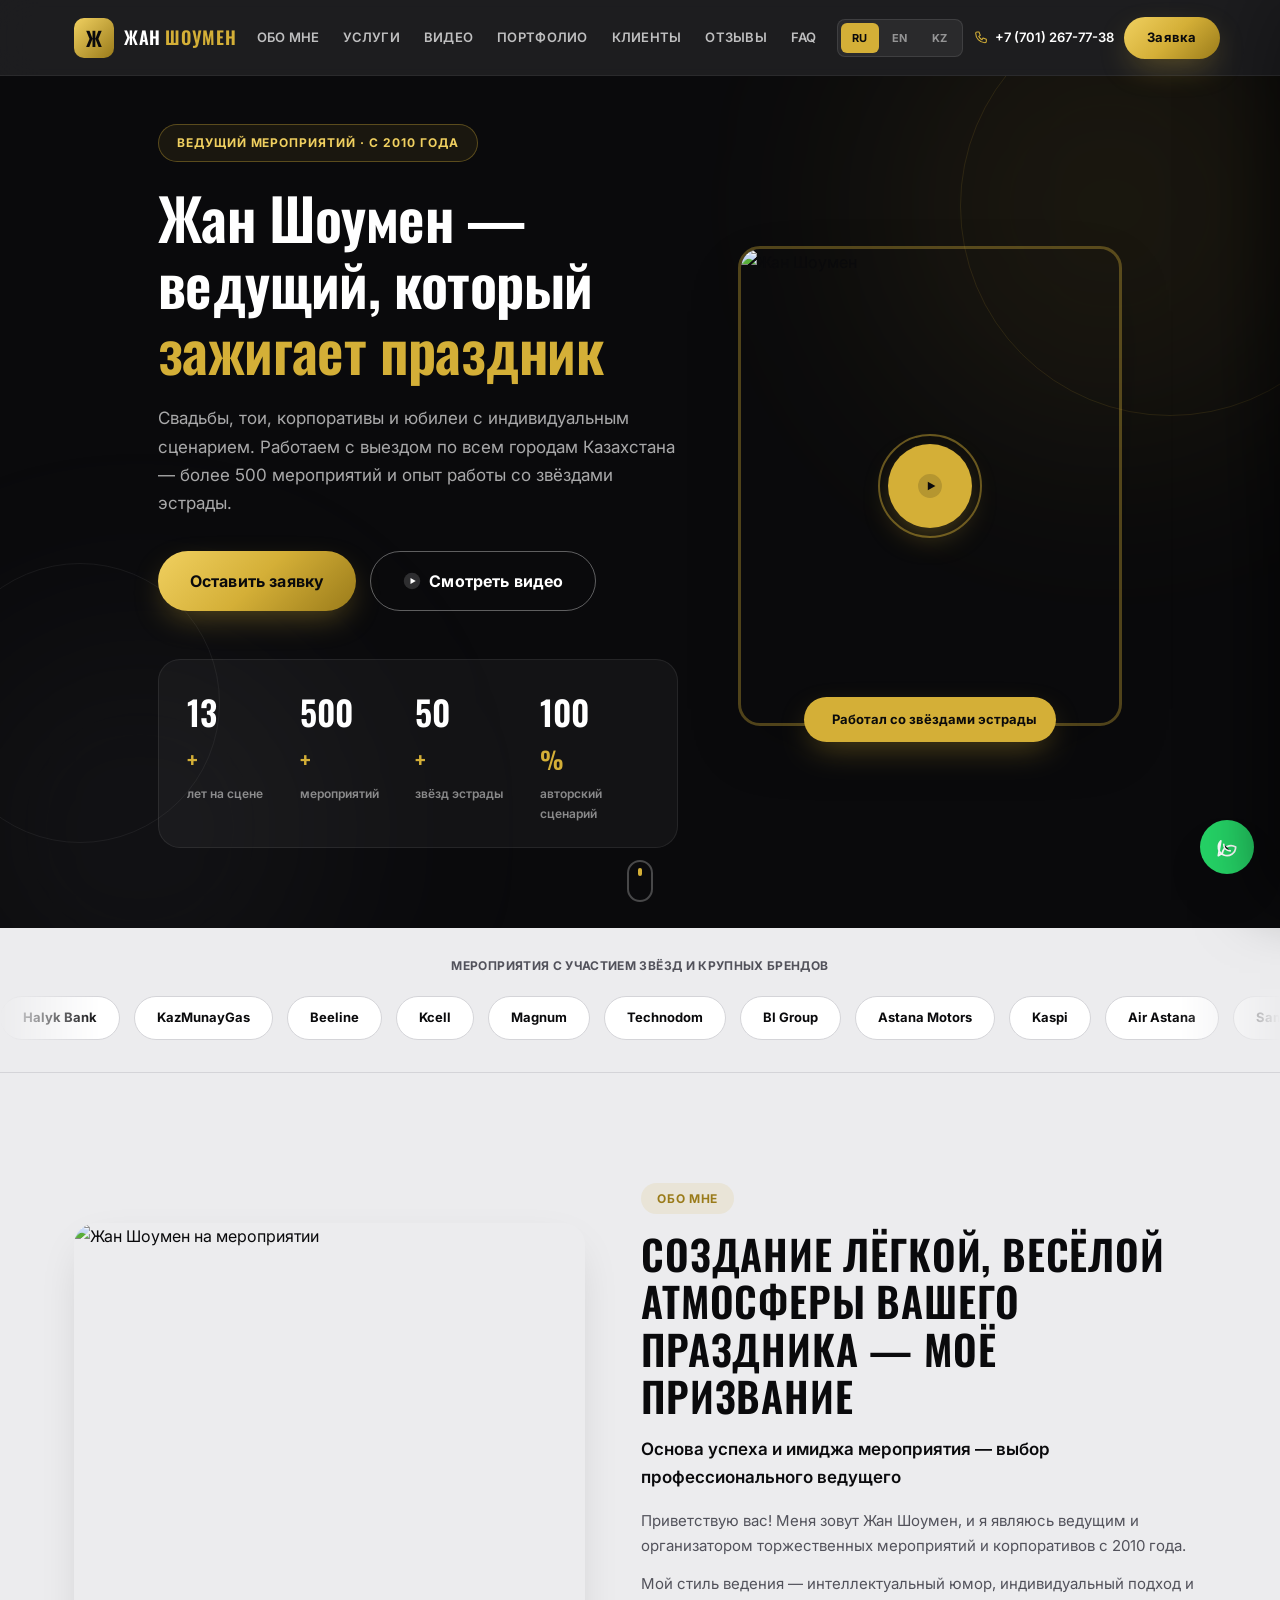
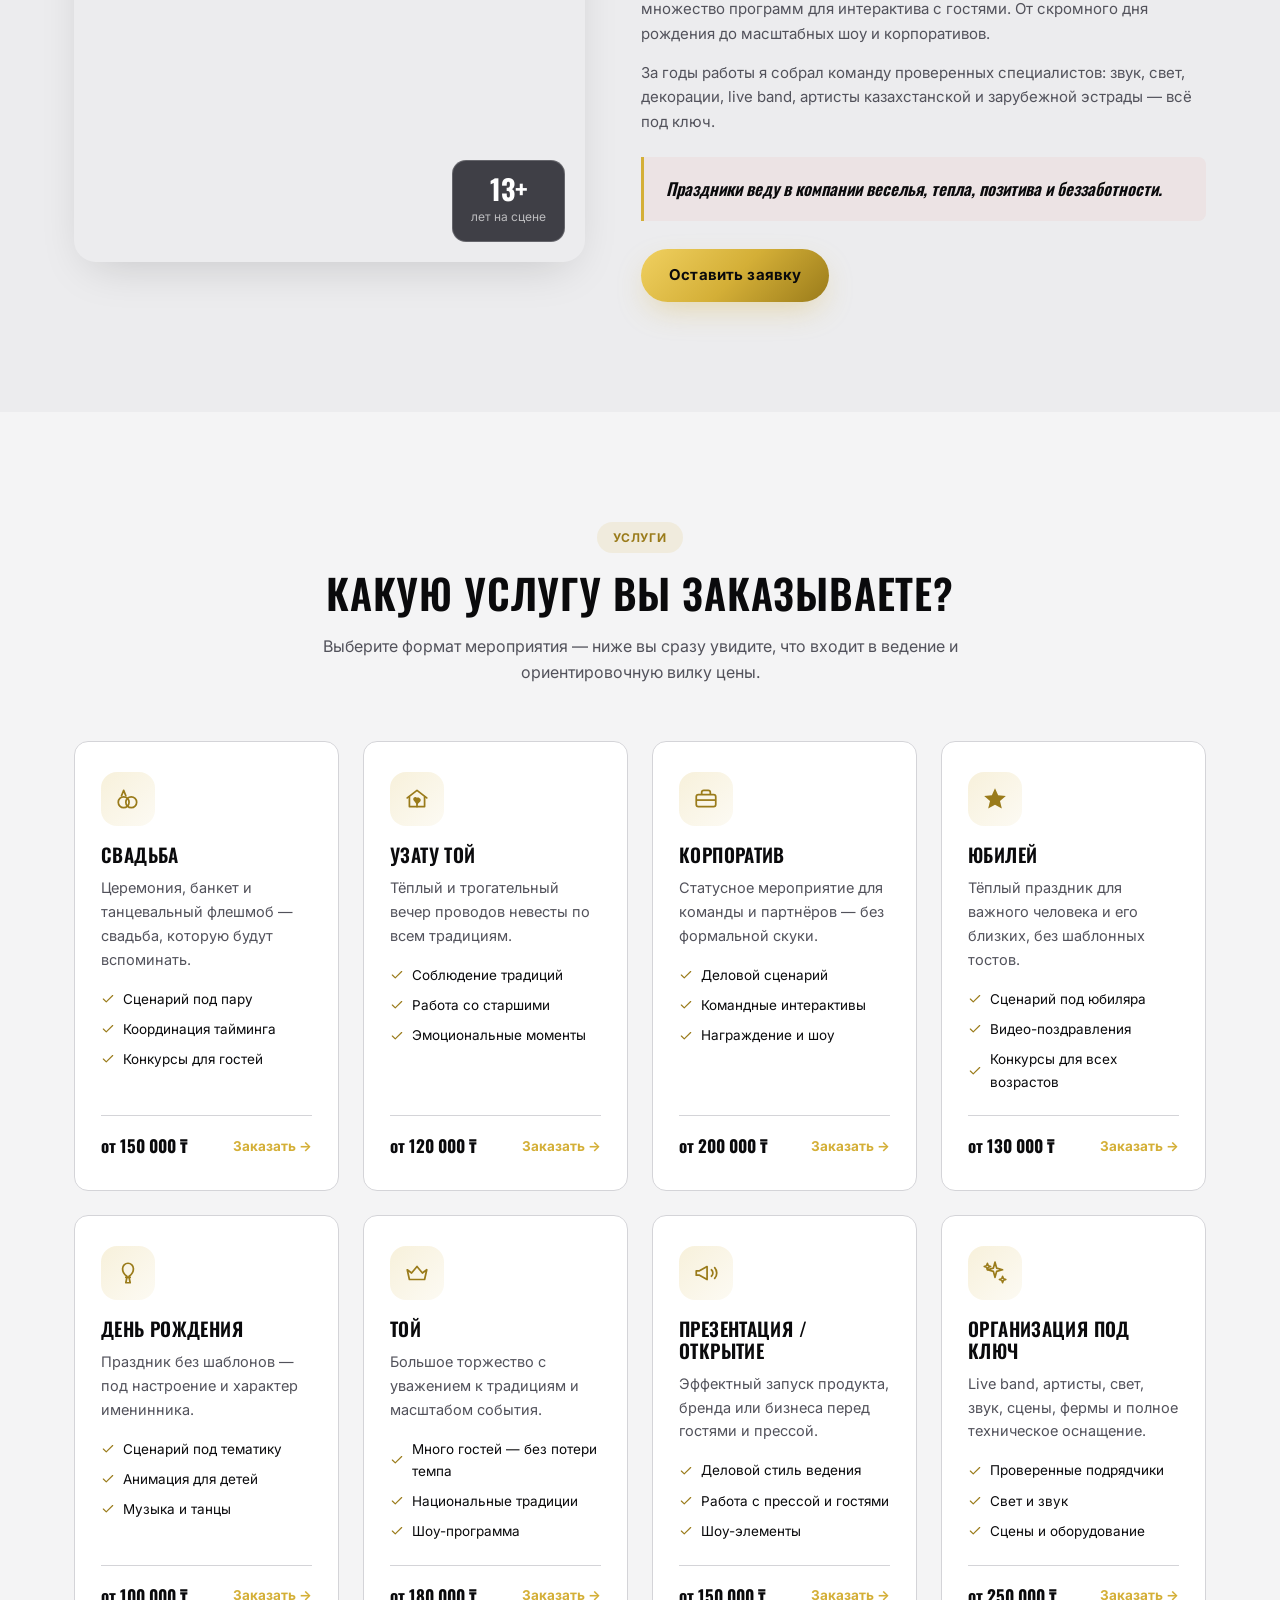
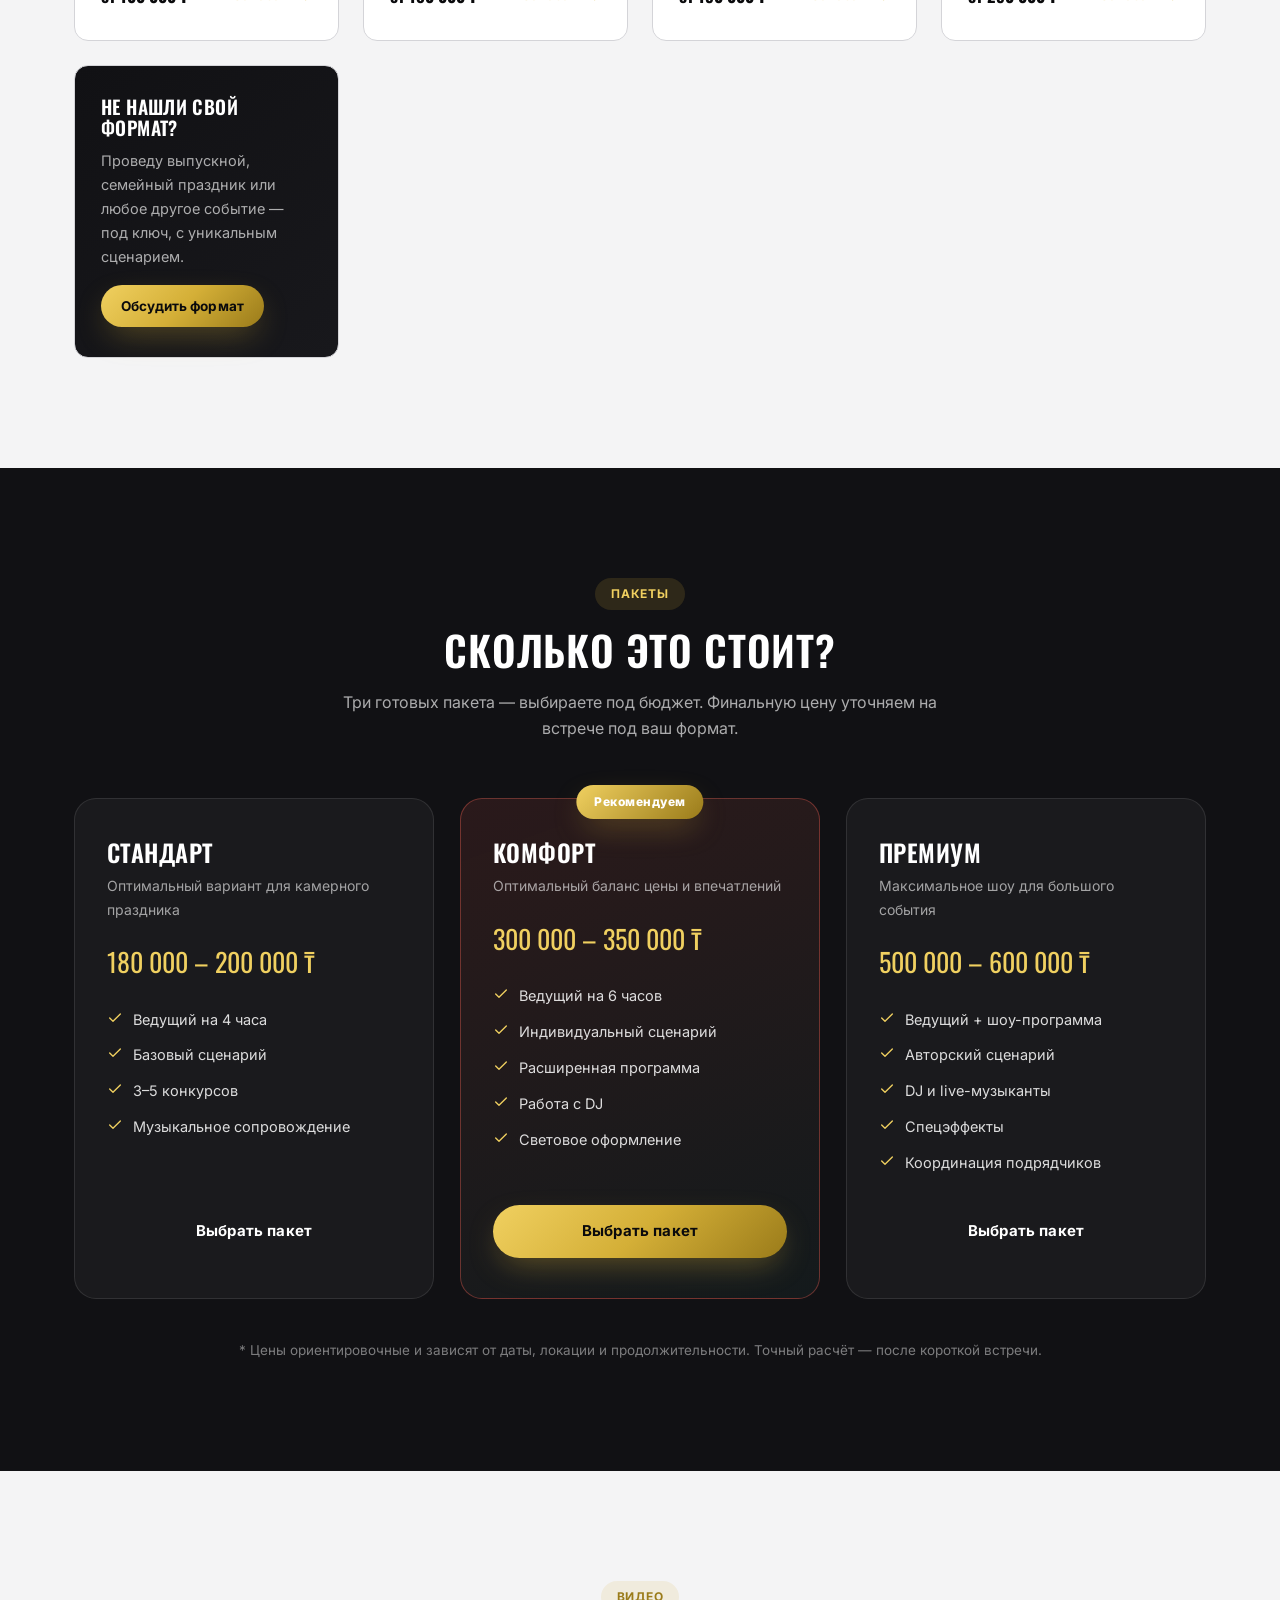
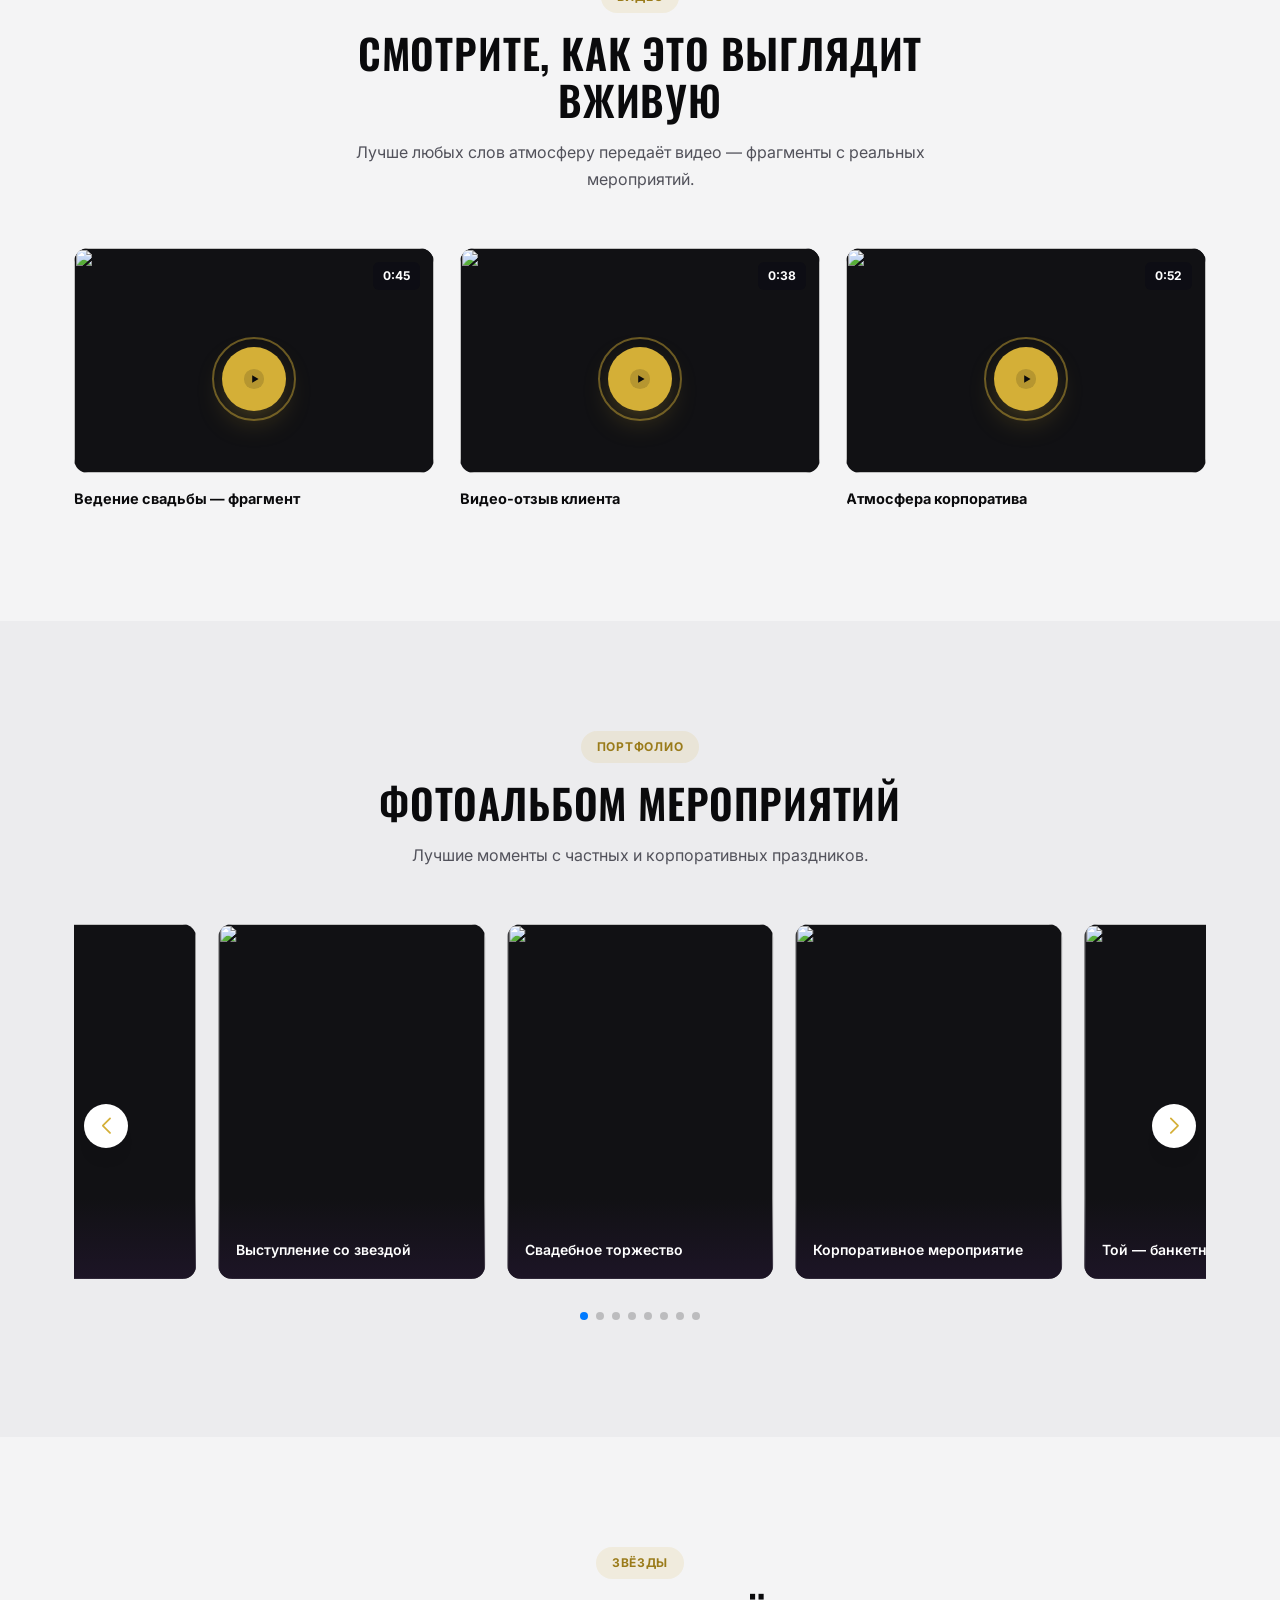
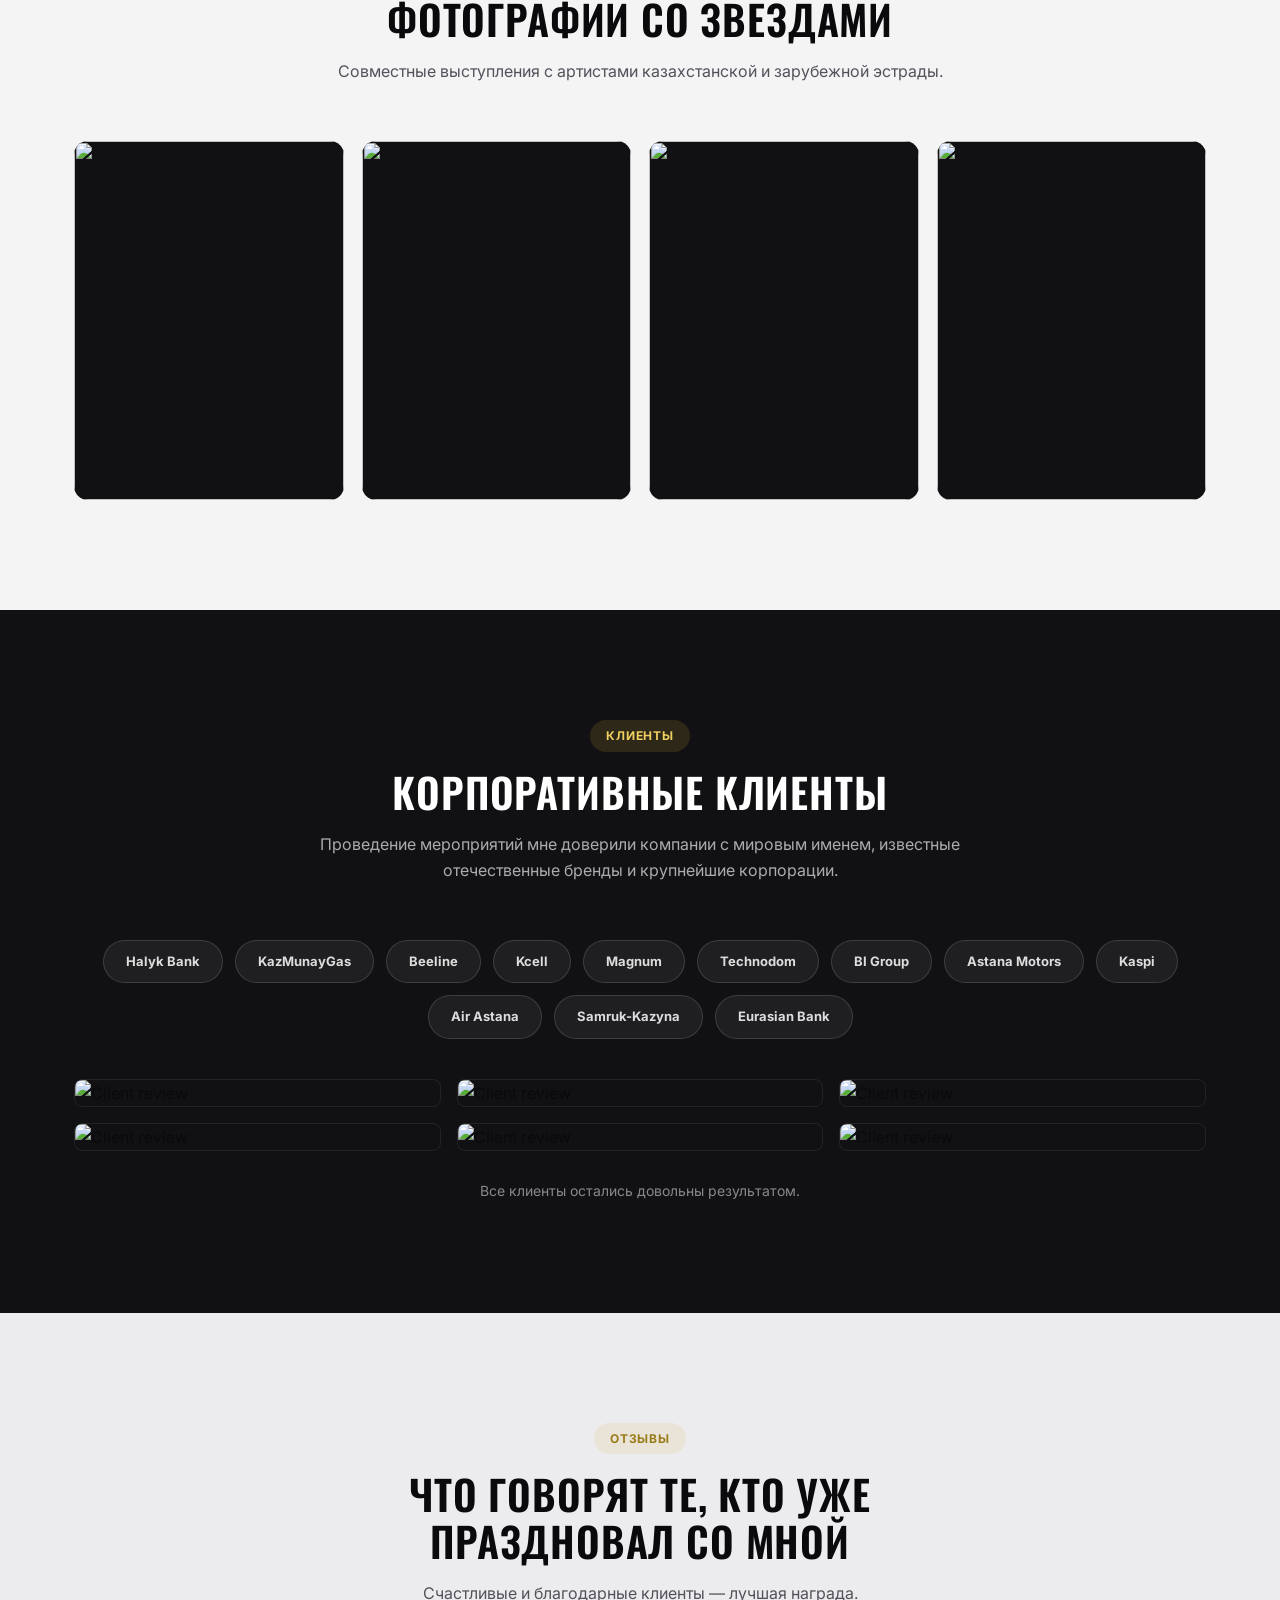
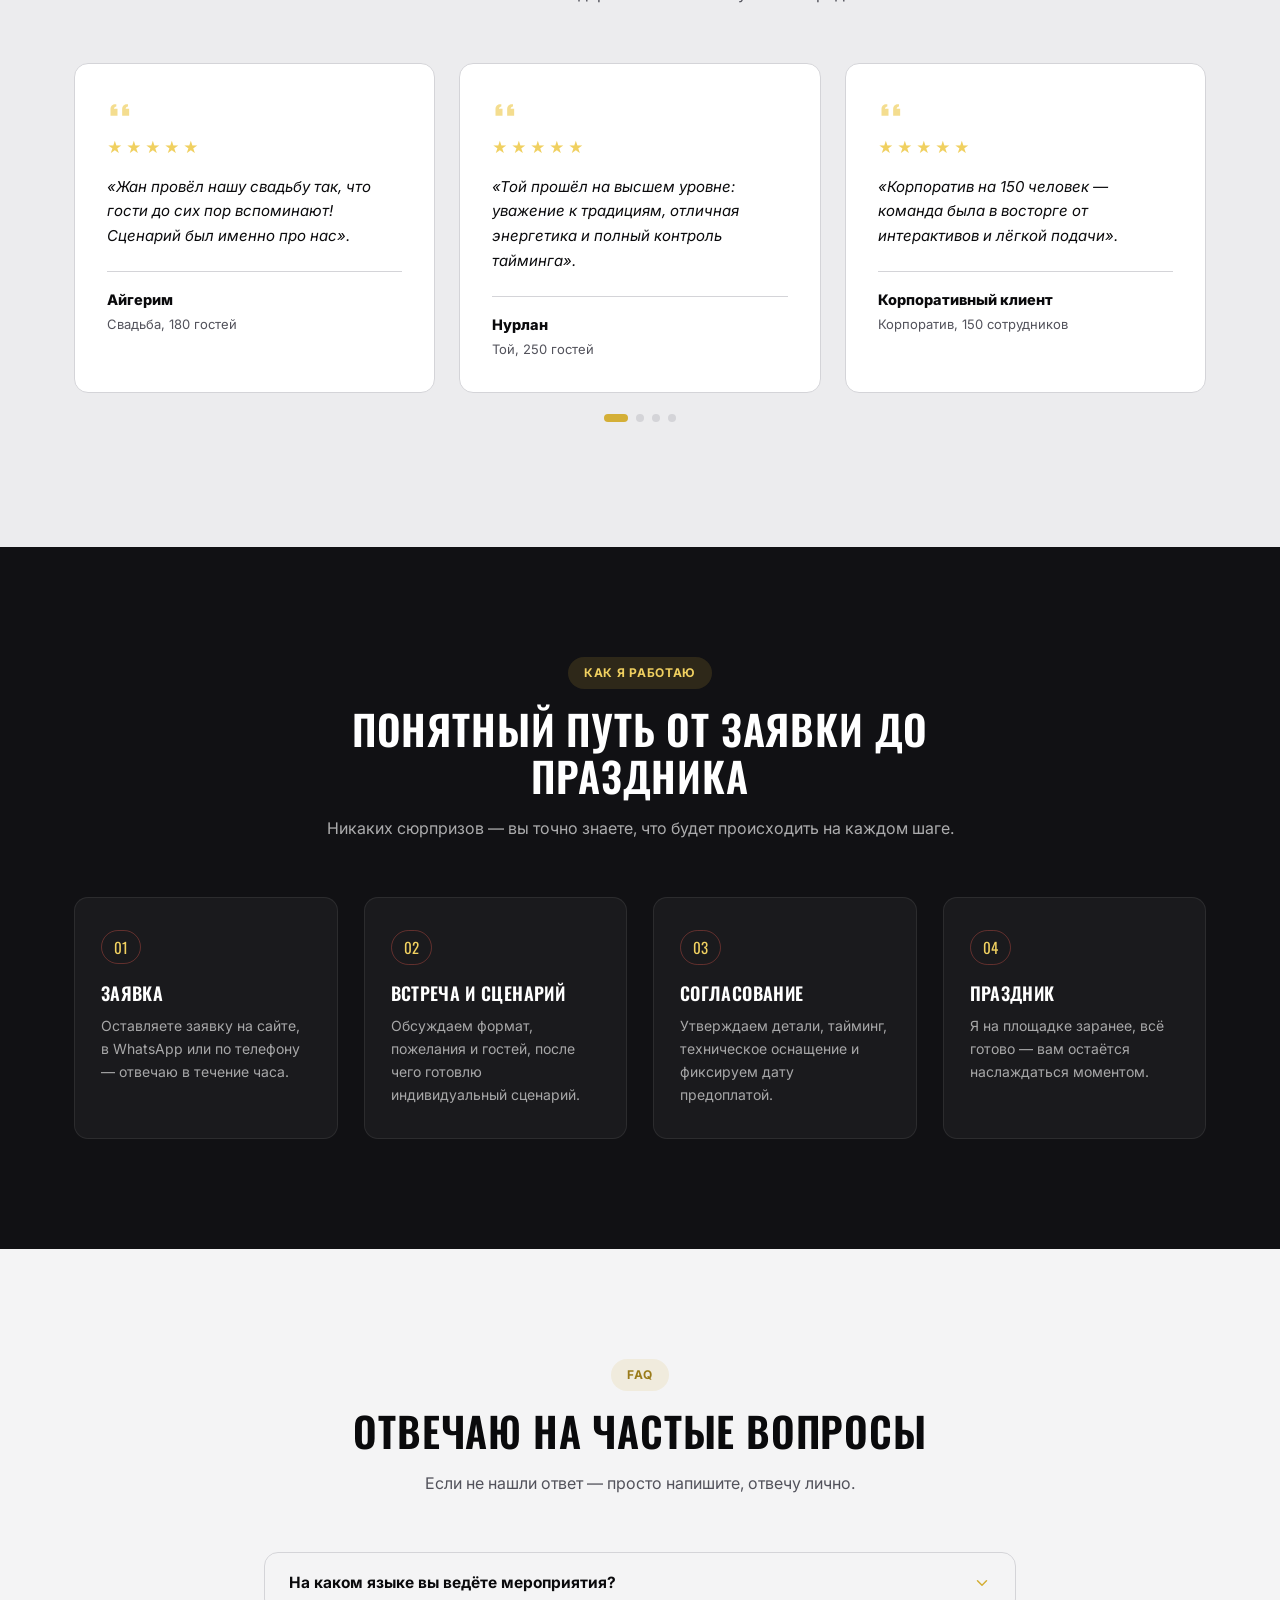
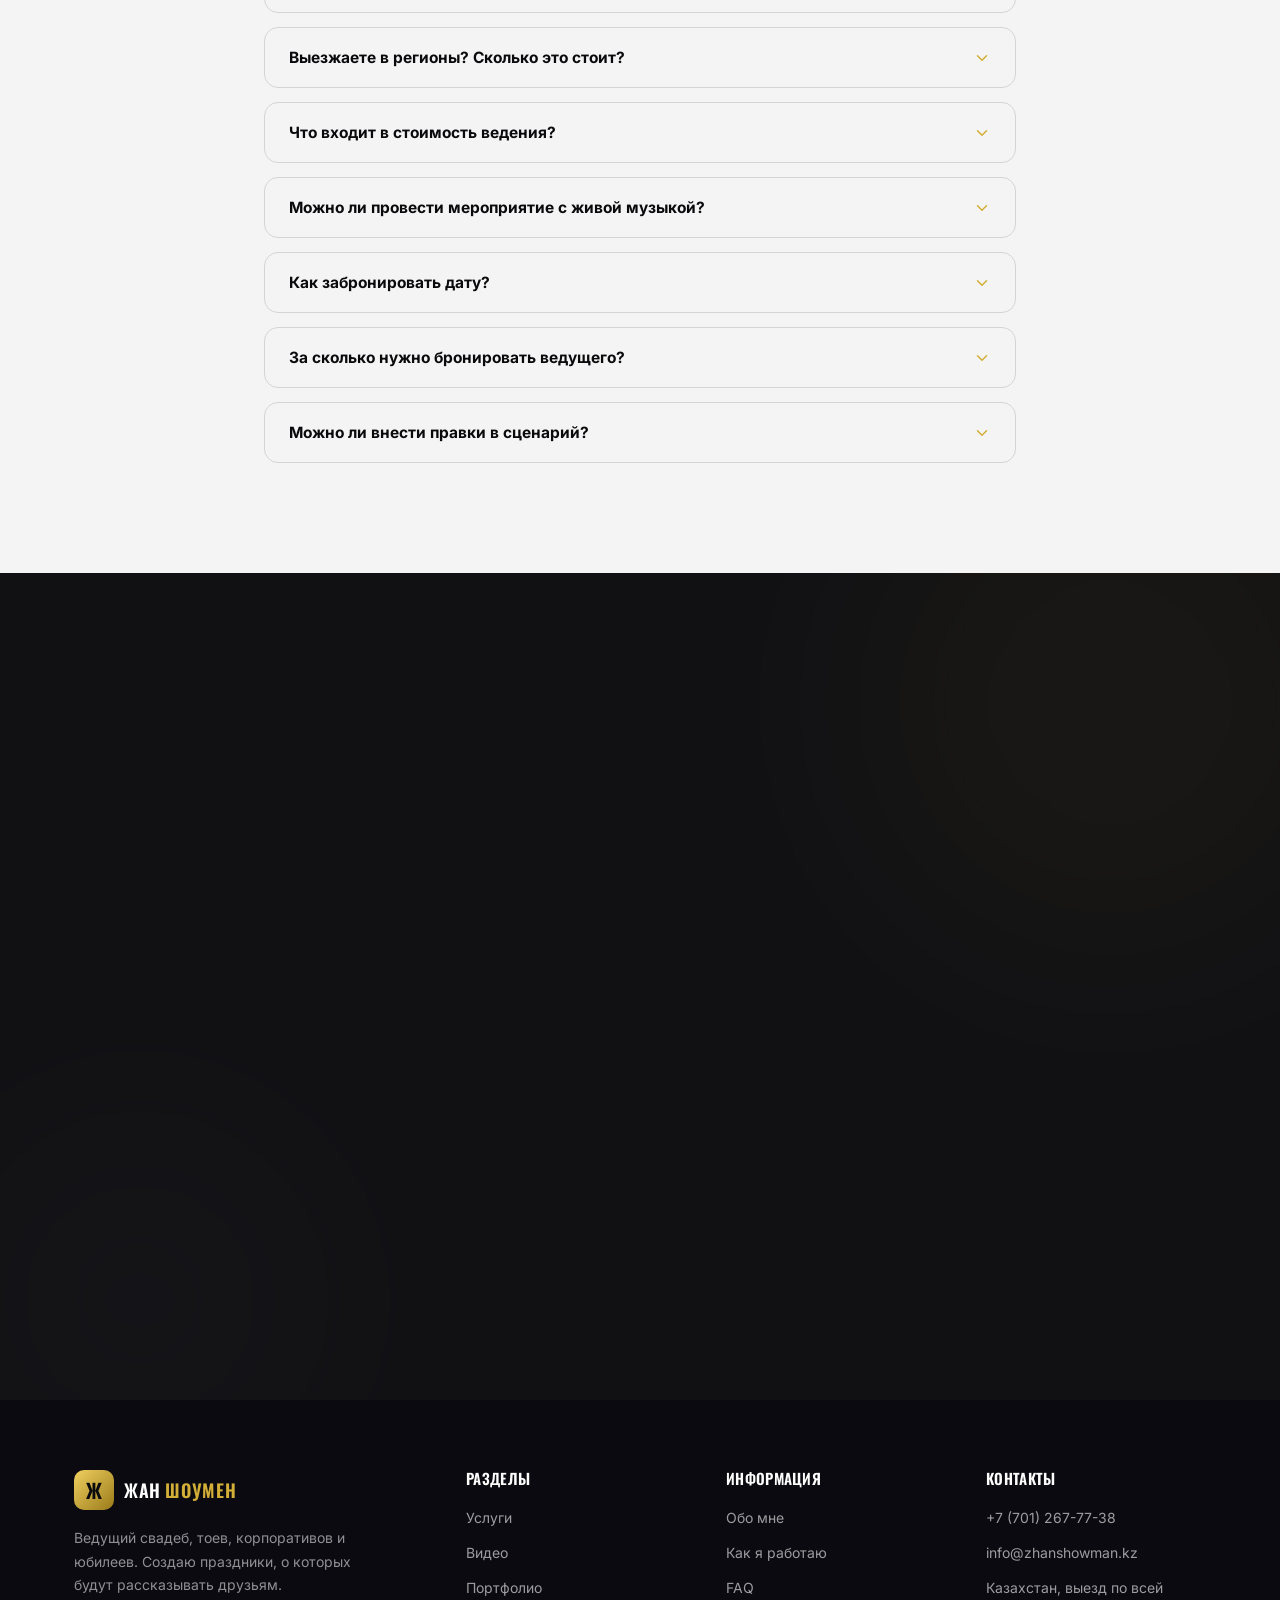
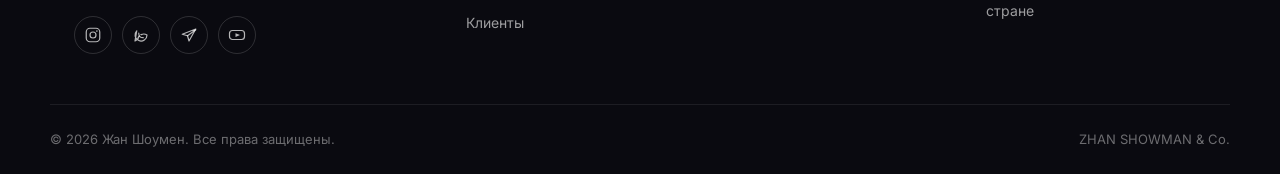
==== index.html @ 47e6de6d "Initial commit: Zhan Showman landing page with i18n and mobile layout. Bold black-and-gold design, f" ====
<!DOCTYPE html>
<html lang="ru">
<head>
<meta charset="UTF-8">
<meta name="viewport" content="width=device-width, initial-scale=1.0, viewport-fit=cover">
<title>Жан Шоумен — ведущий мероприятий | Свадьбы, тои, корпоративы</title>
<meta name="description" content="Жан Шоумен — ведущий свадеб, тоев, корпоративов и юбилеев с 2010 года. Более 500 мероприятий, авторские сценарии, работа со звёздами эстрады.">
<meta name="theme-color" content="#0a0a0c">
<link rel="preconnect" href="https://fonts.googleapis.com">
<link rel="preconnect" href="https://fonts.gstatic.com" crossorigin>
<link href="https://fonts.googleapis.com/css2?family=Inter:wght@400;500;600;700;800&family=Oswald:wght@500;600;700&display=swap" rel="stylesheet">
<link rel="stylesheet" href="https://cdn.jsdelivr.net/npm/swiper@11/swiper-bundle.min.css">
<link rel="stylesheet" href="https://cdn.jsdelivr.net/npm/glightbox/dist/css/glightbox.min.css">
<link rel="stylesheet" href="https://cdn.jsdelivr.net/npm/aos@2.3.4/dist/aos.css">
<link rel="stylesheet" href="css/style.css">
</head>
<body>

<!-- SVG SPRITE -->
<svg style="display:none" xmlns="http://www.w3.org/2000/svg">
  <symbol id="icon-rings" viewBox="0 0 24 24"><circle cx="8" cy="15" r="5" fill="none" stroke="currentColor" stroke-width="1.6"/><circle cx="15" cy="15" r="5" fill="none" stroke="currentColor" stroke-width="1.6"/><path d="M6 9l2-5 2 5" fill="none" stroke="currentColor" stroke-width="1.6" stroke-linecap="round" stroke-linejoin="round"/></symbol>
  <symbol id="icon-home-heart" viewBox="0 0 24 24"><path d="M3 11l9-7 9 7" fill="none" stroke="currentColor" stroke-width="1.6" stroke-linecap="round" stroke-linejoin="round"/><path d="M5 10v9h14v-9" fill="none" stroke="currentColor" stroke-width="1.6" stroke-linecap="round" stroke-linejoin="round"/><path d="M12 19v-4" stroke="currentColor" stroke-width="1.6" stroke-linecap="round"/><path d="M9.2 13.6c-.9-.9-.9-2.2 0-3 .8-.8 2-.6 2.8.3.8-.9 2-.1 2.8.7.9.8.9 2.1 0 3l-2.8 2.6z" fill="currentColor" stroke="none"/></symbol>
  <symbol id="icon-briefcase" viewBox="0 0 24 24"><rect x="3" y="8" width="18" height="11" rx="2" fill="none" stroke="currentColor" stroke-width="1.6"/><path d="M8 8V6a2 2 0 0 1 2-2h4a2 2 0 0 1 2 2v2" fill="none" stroke="currentColor" stroke-width="1.6"/><path d="M3 13h18" stroke="currentColor" stroke-width="1.6"/></symbol>
  <symbol id="icon-cake" viewBox="0 0 24 24"><path d="M4 12h16v7H4z" fill="none" stroke="currentColor" stroke-width="1.6" stroke-linejoin="round"/><path d="M4 16h16" stroke="currentColor" stroke-width="1.6"/><path d="M8 12V9M12 12V9M16 12V9" stroke="currentColor" stroke-width="1.6" stroke-linecap="round"/><path d="M8 6c0-1 1-1 1-2s-1-1-1-2M12 6c0-1 1-1 1-2s-1-1-1-2M16 6c0-1 1-1 1-2s-1-1-1-2" stroke="currentColor" stroke-width="1.4" stroke-linecap="round"/></symbol>
  <symbol id="icon-balloon" viewBox="0 0 24 24"><path d="M12 3a5 5 0 0 1 5 5c0 3.5-2.5 6-4 7l1 1h-4l1-1c-1.5-1-4-3.5-4-7a5 5 0 0 1 5-5z" fill="none" stroke="currentColor" stroke-width="1.6" stroke-linejoin="round"/><path d="M11 16l-1 5h4l-1-5" fill="none" stroke="currentColor" stroke-width="1.6" stroke-linejoin="round"/></symbol>
  <symbol id="icon-crown" viewBox="0 0 24 24"><path d="M3 9l4 3 5-6 5 6 4-3-2 9H5L3 9z" fill="none" stroke="currentColor" stroke-width="1.6" stroke-linejoin="round"/></symbol>
  <symbol id="icon-megaphone" viewBox="0 0 24 24"><path d="M3 10v4h3l7 4V6l-7 4H3z" fill="none" stroke="currentColor" stroke-width="1.6" stroke-linejoin="round"/><path d="M17 9a4 4 0 0 1 0 6" fill="none" stroke="currentColor" stroke-width="1.6" stroke-linecap="round"/><path d="M20 7a7.5 7.5 0 0 1 0 10" fill="none" stroke="currentColor" stroke-width="1.6" stroke-linecap="round"/></symbol>
  <symbol id="icon-sparkles" viewBox="0 0 24 24"><path d="M12 2l1.5 5.5L19 9l-5.5 1.5L12 16l-1.5-5.5L5 9l5.5-1.5L12 2z" fill="none" stroke="currentColor" stroke-width="1.6" stroke-linejoin="round"/><path d="M5 3l.8 2.2L8 6l-2.2.8L5 9l-.8-2.2L2 6l2.2-.8L5 3zM19 15l.8 2.2L22 18l-2.2.8L19 21l-.8-2.2L16 18l2.2-.8L19 15z" fill="none" stroke="currentColor" stroke-width="1.4" stroke-linejoin="round"/></symbol>
  <symbol id="icon-check" viewBox="0 0 24 24"><path d="M4 12l5 5L20 6" fill="none" stroke="currentColor" stroke-width="2" stroke-linecap="round" stroke-linejoin="round"/></symbol>
  <symbol id="icon-star" viewBox="0 0 24 24"><path d="M12 2l2.9 6.6 7.1.6-5.4 4.7 1.7 6.9L12 17.3 5.7 20.8l1.7-6.9L2 9.2l7.1-.6L12 2z" fill="currentColor"/></symbol>
  <symbol id="icon-play" viewBox="0 0 24 24"><circle cx="12" cy="12" r="11" fill="currentColor" opacity="0.15"/><path d="M10 8l7 4-7 4V8z" fill="currentColor"/></symbol>
  <symbol id="icon-quote" viewBox="0 0 24 24"><path d="M7 7c-2.2 0-4 1.8-4 4v6h6v-6H6c0-1.1.9-2 2-2V7zM17 7c-2.2 0-4 1.8-4 4v6h6v-6h-3c0-1.1.9-2 2-2V7z" fill="currentColor"/></symbol>
  <symbol id="icon-chevron" viewBox="0 0 24 24"><path d="M6 9l6 6 6-6" fill="none" stroke="currentColor" stroke-width="2" stroke-linecap="round" stroke-linejoin="round"/></symbol>
  <symbol id="icon-phone" viewBox="0 0 24 24"><path d="M6 3h3l2 5-2.5 1.5a11 11 0 0 0 5 5L15 12l5 2v3a2 2 0 0 1-2 2C10.5 19 4 12.5 4 5a2 2 0 0 1 2-2z" fill="none" stroke="currentColor" stroke-width="1.6" stroke-linejoin="round"/></symbol>
  <symbol id="icon-whatsapp" viewBox="0 0 24 24"><path d="M20 12a8 8 0 1 1-13.7-5.6L4 20l3.7-2.2A8 8 0 0 1 20 12z" fill="none" stroke="currentColor" stroke-width="1.6" stroke-linejoin="round"/><path d="M9 9.5c0 3.5 2.5 6 6 6" stroke="currentColor" stroke-width="1.6" stroke-linecap="round"/></symbol>
  <symbol id="icon-telegram" viewBox="0 0 24 24"><path d="M21 4L3 11l7 2 2 7 9-16z" fill="none" stroke="currentColor" stroke-width="1.6" stroke-linejoin="round"/><path d="M10 13l11-8" stroke="currentColor" stroke-width="1.6" stroke-linecap="round"/></symbol>
  <symbol id="icon-instagram" viewBox="0 0 24 24"><rect x="3" y="3" width="18" height="18" rx="5" fill="none" stroke="currentColor" stroke-width="1.6"/><circle cx="12" cy="12" r="4" fill="none" stroke="currentColor" stroke-width="1.6"/><circle cx="17.2" cy="6.8" r="1.1" fill="currentColor"/></symbol>
  <symbol id="icon-youtube" viewBox="0 0 24 24"><rect x="2" y="6" width="20" height="12" rx="4" fill="none" stroke="currentColor" stroke-width="1.6"/><path d="M10 9.5l6 2.5-6 2.5v-5z" fill="currentColor"/></symbol>
  <symbol id="icon-tiktok" viewBox="0 0 24 24"><path d="M14 3v10.5a3.5 3.5 0 1 1-3-3.46" fill="none" stroke="currentColor" stroke-width="1.6" stroke-linecap="round"/><path d="M14 3c.6 2.3 2.2 4 4.5 4.3" fill="none" stroke="currentColor" stroke-width="1.6" stroke-linecap="round"/></symbol>
  <symbol id="icon-arrow-up" viewBox="0 0 24 24"><path d="M12 19V5M6 11l6-6 6 6" fill="none" stroke="currentColor" stroke-width="2" stroke-linecap="round" stroke-linejoin="round"/></symbol>
  <symbol id="icon-camera" viewBox="0 0 24 24"><rect x="3" y="7" width="18" height="13" rx="2" fill="none" stroke="currentColor" stroke-width="1.6"/><path d="M8 7l1.5-2.5h5L16 7" fill="none" stroke="currentColor" stroke-width="1.6" stroke-linejoin="round"/><circle cx="12" cy="13.5" r="3.5" fill="none" stroke="currentColor" stroke-width="1.6"/></symbol>
  <symbol id="icon-mic" viewBox="0 0 24 24"><rect x="9" y="3" width="6" height="11" rx="3" fill="none" stroke="currentColor" stroke-width="1.6"/><path d="M6 11a6 6 0 0 0 12 0" fill="none" stroke="currentColor" stroke-width="1.6" stroke-linecap="round"/><path d="M12 17v4M9 21h6" stroke="currentColor" stroke-width="1.6" stroke-linecap="round"/></symbol>
</svg>

<div class="preloader" id="preloader" aria-hidden="true">
  <div class="preloader__mic"><svg width="34" height="34"><use href="#icon-mic"/></svg></div>
</div>

<header class="header" id="header">
  <div class="header__inner">
    <a href="#home" class="logo">
      <span class="logo__mark">Ж</span>
      <span class="logo__text">Жан<em>Шоумен</em></span>
    </a>

    <nav class="nav" id="nav">
      <a href="#about" class="nav__link" data-i18n="nav.about">Обо мне</a>
      <a href="#services" class="nav__link" data-i18n="nav.services">Услуги</a>
      <a href="#video" class="nav__link" data-i18n="nav.video">Видео</a>
      <a href="#portfolio" class="nav__link" data-i18n="nav.portfolio">Портфолио</a>
      <a href="#clients" class="nav__link" data-i18n="nav.clients">Клиенты</a>
      <a href="#reviews" class="nav__link" data-i18n="nav.reviews">Отзывы</a>
      <a href="#faq" class="nav__link" data-i18n="nav.faq">FAQ</a>
    </nav>

    <div class="header__actions">
      <div class="lang-switcher" id="langSwitcher" role="group" aria-label="Language">
        <button type="button" class="lang-switcher__btn is-active" data-lang="ru">RU</button>
        <button type="button" class="lang-switcher__btn" data-lang="en">EN</button>
        <button type="button" class="lang-switcher__btn" data-lang="kk">KZ</button>
      </div>
      <a href="tel:+77012677738" class="header__phone">
        <svg width="16" height="16"><use href="#icon-phone"/></svg>
        <span>+7 (701) 267-77-38</span>
      </a>
      <a href="#contact" class="btn btn--gold btn--sm header__cta" data-i18n="nav.ctaShort">Заявка</a>
      <button class="burger" id="burger" aria-label="Menu"><span></span><span></span><span></span></button>
    </div>
  </div>
</header>

<div class="mobile-nav" id="mobileNav">
  <div class="lang-switcher lang-switcher--mobile" id="langSwitcherMobile">
    <button type="button" class="lang-switcher__btn is-active" data-lang="ru">RU</button>
    <button type="button" class="lang-switcher__btn" data-lang="en">EN</button>
    <button type="button" class="lang-switcher__btn" data-lang="kk">KZ</button>
  </div>
  <a href="#about" class="nav__link" data-i18n="nav.about">Обо мне</a>
  <a href="#services" class="nav__link" data-i18n="nav.services">Услуги</a>
  <a href="#packages" class="nav__link" data-i18n="nav.packages">Пакеты</a>
  <a href="#video" class="nav__link" data-i18n="nav.video">Видео</a>
  <a href="#portfolio" class="nav__link" data-i18n="nav.portfolio">Портфолио</a>
  <a href="#clients" class="nav__link" data-i18n="nav.clients">Клиенты</a>
  <a href="#reviews" class="nav__link" data-i18n="nav.reviews">Отзывы</a>
  <a href="#process" class="nav__link" data-i18n="nav.process">Как я работаю</a>
  <a href="#faq" class="nav__link" data-i18n="nav.faq">FAQ</a>
  <a href="#contact" class="btn btn--gold" data-i18n="nav.cta">Оставить заявку</a>
  <a href="tel:+77012677738" class="header__phone">
    <svg width="16" height="16"><use href="#icon-phone"/></svg><span>+7 (701) 267-77-38</span>
  </a>
</div>

<main>

<section class="hero" id="home">
  <div class="hero__bg">
    <div class="blob blob--gold"></div>
    <div class="blob blob--steel"></div>
    <div class="hero__shape hero__shape--1"></div>
    <div class="hero__shape hero__shape--2"></div>
  </div>

  <div class="container hero__inner">
    <div class="hero__content" data-aos="fade-right" data-aos-duration="900">
      <span class="eyebrow" data-i18n="hero.eyebrow">Ведущий мероприятий · с 2010 года</span>
      <h1 class="hero__title">
        <span data-i18n="hero.title1">Жан Шоумен —</span><br>
        <span data-i18n="hero.title2">ведущий, который</span><br>
        <span class="hero__title-accent" data-i18n="hero.titleAccent">зажигает праздник</span>
      </h1>
      <p class="hero__subtitle" data-i18n="hero.subtitle">Свадьбы, тои, корпоративы и юбилеи с индивидуальным сценарием. Работаем с выездом по всем городам Казахстана.</p>

      <div class="hero__cta">
        <a href="#contact" class="btn btn--gold btn--lg" data-i18n="hero.cta">Оставить заявку</a>
        <a href="#video" class="btn btn--ghost btn--lg">
          <svg width="18" height="18"><use href="#icon-play"/></svg>
          <span data-i18n="hero.watchVideo">Смотреть видео</span>
        </a>
      </div>

      <div class="hero__stats">
        <div class="stat">
          <span class="stat__num" data-count="13">0</span><span class="stat__plus">+</span>
          <span class="stat__label" data-i18n="hero.stat1">лет на сцене</span>
        </div>
        <div class="stat">
          <span class="stat__num" data-count="500">0</span><span class="stat__plus">+</span>
          <span class="stat__label" data-i18n="hero.stat2">мероприятий</span>
        </div>
        <div class="stat">
          <span class="stat__num" data-count="50">0</span><span class="stat__plus">+</span>
          <span class="stat__label" data-i18n="hero.stat3">звёзд эстрады</span>
        </div>
        <div class="stat">
          <span class="stat__num" data-count="100">0</span><span class="stat__plus">%</span>
          <span class="stat__label" data-i18n="hero.stat4">авторский сценарий</span>
        </div>
      </div>
    </div>

    <div class="hero__media" data-aos="fade-left" data-aos-duration="900" data-aos-delay="150">
      <div class="hero__media-frame">
        <img src="https://zhan-showman.kz/wp-content/uploads/2022/06/img_8ed94dee196f-10-e1655944985186.jpeg" alt="Жан Шоумен" class="hero__img" loading="eager" width="600" height="750">
        <button class="play-btn play-btn--lg" data-video-title="Приветственное видео Жана Шоумена">
          <svg width="26" height="26"><use href="#icon-play"/></svg>
        </button>
      </div>
      <div class="hero__badge">
        <svg width="18" height="18"><use href="#icon-star"/></svg>
        <span data-i18n="hero.badge">Работал со звёздами эстрады</span>
      </div>
    </div>
  </div>

  <a href="#about" class="scroll-cue" aria-label="Scroll"><span></span></a>
</section>

<!-- LOGOS MARQUEE -->
<section class="logos-strip" aria-label="Partners">
  <p class="logos-strip__label" data-i18n="logos.label">Мероприятия с участием звёзд и крупных брендов</p>
  <div class="marquee">
    <div class="marquee__track" id="marqueeTrack"></div>
  </div>
</section>

<!-- ABOUT -->
<section class="section section--alt" id="about">
  <div class="container about">
    <div class="about__media reveal">
      <img src="https://zhan-showman.kz/wp-content/uploads/2022/06/img_8ed94dee196f-15-e1655944997484.jpeg" alt="Жан Шоумен на мероприятии" loading="lazy" width="560" height="640">
      <div class="about__badge">
        <span class="about__badge-num">13+</span>
        <span class="about__badge-text" data-i18n="hero.stat1">лет на сцене</span>
      </div>
    </div>
    <div class="about__content reveal">
      <span class="section__tag" data-i18n="about.tag">Обо мне</span>
      <h2 class="section__title about__title" data-i18n="about.title">Создание лёгкой, весёлой атмосферы вашего праздника — моё призвание</h2>
      <p class="about__lead" data-i18n="about.lead">Основа успеха и имиджа мероприятия — выбор профессионального ведущего</p>
      <p data-i18n="about.p1">Приветствую вас! Меня зовут Жан Шоумен...</p>
      <p data-i18n="about.p2">Мой стиль ведения — интеллектуальный юмор...</p>
      <p data-i18n="about.p3">За годы работы я собрал команду проверенных специалистов...</p>
      <blockquote class="about__highlight" data-i18n="about.highlight">Праздники веду в компании веселья, тепла, позитива и беззаботности.</blockquote>
      <a href="#contact" class="btn btn--gold" data-i18n="hero.cta">Оставить заявку</a>
    </div>
  </div>
</section>

<!-- SERVICES -->
<section class="section" id="services">
  <div class="container">
    <div class="section__head reveal">
      <span class="section__tag" data-i18n="services.tag">Услуги</span>
      <h2 class="section__title" data-i18n="services.title">Какую услугу вы заказываете?</h2>
      <p class="section__desc" data-i18n="services.desc">Выберите формат мероприятия.</p>
    </div>

    <div class="services-grid">
      <article class="service-card reveal">
        <div class="service-card__icon"><svg width="26" height="26"><use href="#icon-rings"/></svg></div>
        <h3 data-i18n="services.wedding">Свадьба</h3>
        <p data-i18n="services.weddingDesc">Церемония, банкет и танцевальный флешмоб.</p>
        <ul class="service-card__list">
          <li><svg width="14" height="14"><use href="#icon-check"/></svg><span data-i18n="services.weddingF1">Сценарий под пару</span></li>
          <li><svg width="14" height="14"><use href="#icon-check"/></svg><span data-i18n="services.weddingF2">Координация тайминга</span></li>
          <li><svg width="14" height="14"><use href="#icon-check"/></svg><span data-i18n="services.weddingF3">Конкурсы для гостей</span></li>
        </ul>
        <div class="service-card__foot">
          <span class="price"><span data-i18n="services.from">от</span> 150 000 ₸</span>
          <a href="#contact" class="link-arrow" data-service="wedding" data-i18n="services.order">Заказать →</a>
        </div>
      </article>

      <article class="service-card reveal">
        <div class="service-card__icon"><svg width="26" height="26"><use href="#icon-home-heart"/></svg></div>
        <h3 data-i18n="services.uzatu">Узату той</h3>
        <p data-i18n="services.uzatuDesc">Тёплый вечер проводов невесты.</p>
        <ul class="service-card__list">
          <li><svg width="14" height="14"><use href="#icon-check"/></svg><span data-i18n="services.uzatuF1">Соблюдение традиций</span></li>
          <li><svg width="14" height="14"><use href="#icon-check"/></svg><span data-i18n="services.uzatuF2">Работа со старшими</span></li>
          <li><svg width="14" height="14"><use href="#icon-check"/></svg><span data-i18n="services.uzatuF3">Эмоциональные моменты</span></li>
        </ul>
        <div class="service-card__foot">
          <span class="price"><span data-i18n="services.from">от</span> 120 000 ₸</span>
          <a href="#contact" class="link-arrow" data-service="uzatu" data-i18n="services.order">Заказать →</a>
        </div>
      </article>

      <article class="service-card reveal">
        <div class="service-card__icon"><svg width="26" height="26"><use href="#icon-briefcase"/></svg></div>
        <h3 data-i18n="services.corporate">Корпоратив</h3>
        <p data-i18n="services.corporateDesc">Статусное мероприятие для команды.</p>
        <ul class="service-card__list">
          <li><svg width="14" height="14"><use href="#icon-check"/></svg><span data-i18n="services.corporateF1">Деловой сценарий</span></li>
          <li><svg width="14" height="14"><use href="#icon-check"/></svg><span data-i18n="services.corporateF2">Командные интерактивы</span></li>
          <li><svg width="14" height="14"><use href="#icon-check"/></svg><span data-i18n="services.corporateF3">Награждение и шоу</span></li>
        </ul>
        <div class="service-card__foot">
          <span class="price"><span data-i18n="services.from">от</span> 200 000 ₸</span>
          <a href="#contact" class="link-arrow" data-service="corporate" data-i18n="services.order">Заказать →</a>
        </div>
      </article>

      <article class="service-card reveal">
        <div class="service-card__icon"><svg width="26" height="26"><use href="#icon-star"/></svg></div>
        <h3 data-i18n="services.anniversary">Юбилей</h3>
        <p data-i18n="services.anniversaryDesc">Тёплый праздник для важного человека.</p>
        <ul class="service-card__list">
          <li><svg width="14" height="14"><use href="#icon-check"/></svg><span data-i18n="services.anniversaryF1">Сценарий под юбиляра</span></li>
          <li><svg width="14" height="14"><use href="#icon-check"/></svg><span data-i18n="services.anniversaryF2">Видео-поздравления</span></li>
          <li><svg width="14" height="14"><use href="#icon-check"/></svg><span data-i18n="services.anniversaryF3">Конкурсы для всех возрастов</span></li>
        </ul>
        <div class="service-card__foot">
          <span class="price"><span data-i18n="services.from">от</span> 130 000 ₸</span>
          <a href="#contact" class="link-arrow" data-service="anniversary" data-i18n="services.order">Заказать →</a>
        </div>
      </article>

      <article class="service-card reveal">
        <div class="service-card__icon"><svg width="26" height="26"><use href="#icon-balloon"/></svg></div>
        <h3 data-i18n="services.birthday">День рождения</h3>
        <p data-i18n="services.birthdayDesc">Праздник без шаблонов.</p>
        <ul class="service-card__list">
          <li><svg width="14" height="14"><use href="#icon-check"/></svg><span data-i18n="services.birthdayF1">Сценарий под тематику</span></li>
          <li><svg width="14" height="14"><use href="#icon-check"/></svg><span data-i18n="services.birthdayF2">Анимация для детей</span></li>
          <li><svg width="14" height="14"><use href="#icon-check"/></svg><span data-i18n="services.birthdayF3">Музыка и танцы</span></li>
        </ul>
        <div class="service-card__foot">
          <span class="price"><span data-i18n="services.from">от</span> 100 000 ₸</span>
          <a href="#contact" class="link-arrow" data-service="birthday" data-i18n="services.order">Заказать →</a>
        </div>
      </article>

      <article class="service-card reveal">
        <div class="service-card__icon"><svg width="26" height="26"><use href="#icon-crown"/></svg></div>
        <h3 data-i18n="services.toy">Той</h3>
        <p data-i18n="services.toyDesc">Большое торжество с уважением к традициям.</p>
        <ul class="service-card__list">
          <li><svg width="14" height="14"><use href="#icon-check"/></svg><span data-i18n="services.toyF1">Много гостей — без потери темпа</span></li>
          <li><svg width="14" height="14"><use href="#icon-check"/></svg><span data-i18n="services.toyF2">Национальные традиции</span></li>
          <li><svg width="14" height="14"><use href="#icon-check"/></svg><span data-i18n="services.toyF3">Шоу-программа</span></li>
        </ul>
        <div class="service-card__foot">
          <span class="price"><span data-i18n="services.from">от</span> 180 000 ₸</span>
          <a href="#contact" class="link-arrow" data-service="toy" data-i18n="services.order">Заказать →</a>
        </div>
      </article>

      <article class="service-card reveal">
        <div class="service-card__icon"><svg width="26" height="26"><use href="#icon-megaphone"/></svg></div>
        <h3 data-i18n="services.presentation">Презентация / открытие</h3>
        <p data-i18n="services.presentationDesc">Эффектный запуск продукта или бренда.</p>
        <ul class="service-card__list">
          <li><svg width="14" height="14"><use href="#icon-check"/></svg><span data-i18n="services.presentationF1">Деловой стиль ведения</span></li>
          <li><svg width="14" height="14"><use href="#icon-check"/></svg><span data-i18n="services.presentationF2">Работа с прессой</span></li>
          <li><svg width="14" height="14"><use href="#icon-check"/></svg><span data-i18n="services.presentationF3">Шоу-элементы</span></li>
        </ul>
        <div class="service-card__foot">
          <span class="price"><span data-i18n="services.from">от</span> 150 000 ₸</span>
          <a href="#contact" class="link-arrow" data-service="presentation" data-i18n="services.order">Заказать →</a>
        </div>
      </article>

      <article class="service-card reveal">
        <div class="service-card__icon"><svg width="26" height="26"><use href="#icon-sparkles"/></svg></div>
        <h3 data-i18n="services.turnkey">Организация под ключ</h3>
        <p data-i18n="services.turnkeyDesc">Live band, артисты, свет, звук, сцены.</p>
        <ul class="service-card__list">
          <li><svg width="14" height="14"><use href="#icon-check"/></svg><span data-i18n="services.turnkeyF1">Проверенные подрядчики</span></li>
          <li><svg width="14" height="14"><use href="#icon-check"/></svg><span data-i18n="services.turnkeyF2">Свет и звук</span></li>
          <li><svg width="14" height="14"><use href="#icon-check"/></svg><span data-i18n="services.turnkeyF3">Сцены и оборудование</span></li>
        </ul>
        <div class="service-card__foot">
          <span class="price"><span data-i18n="services.from">от</span> 250 000 ₸</span>
          <a href="#contact" class="link-arrow" data-service="turnkey" data-i18n="services.order">Заказать →</a>
        </div>
      </article>

      <article class="service-card service-card--cta reveal">
        <h3 data-i18n="services.customTitle">Не нашли свой формат?</h3>
        <p data-i18n="services.customDesc">Проведу любое другое событие — под ключ.</p>
        <a href="#contact" class="btn btn--gold btn--sm" data-i18n="services.customCta">Обсудить формат</a>
      </article>
    </div>
  </div>
</section>

<!-- PACKAGES -->
<section class="section section--dark" id="packages">
  <div class="container">
    <div class="section__head reveal">
      <span class="section__tag section__tag--light" data-i18n="packages.tag">Пакеты</span>
      <h2 class="section__title section__title--light" data-i18n="packages.title">Сколько это стоит?</h2>
      <p class="section__desc section__desc--light" data-i18n="packages.desc">Три готовых пакета — выбираете под бюджет.</p>
    </div>

    <div class="packages-grid">
      <div class="package-card reveal">
        <h3 class="package-card__name" data-i18n="packages.standard">Стандарт</h3>
        <p class="package-card__desc" data-i18n="packages.standardDesc">Оптимальный вариант для камерного праздника</p>
        <div class="package-card__price">180 000 – 200 000 ₸</div>
        <ul class="package-card__list">
          <li><svg width="16" height="16"><use href="#icon-check"/></svg>Ведущий на 4 часа</li>
          <li><svg width="16" height="16"><use href="#icon-check"/></svg>Базовый сценарий</li>
          <li><svg width="16" height="16"><use href="#icon-check"/></svg>3–5 конкурсов</li>
          <li><svg width="16" height="16"><use href="#icon-check"/></svg>Музыкальное сопровождение</li>
        </ul>
        <a href="#contact" class="btn btn--outline" data-package="standard" data-i18n="packages.select">Выбрать пакет</a>
      </div>

      <div class="package-card package-card--featured reveal">
        <span class="package-card__ribbon" data-i18n="packages.recommended">Рекомендуем</span>
        <h3 class="package-card__name" data-i18n="packages.comfort">Комфорт</h3>
        <p class="package-card__desc" data-i18n="packages.comfortDesc">Оптимальный баланс цены и впечатлений</p>
        <div class="package-card__price">300 000 – 350 000 ₸</div>
        <ul class="package-card__list">
          <li><svg width="16" height="16"><use href="#icon-check"/></svg>Ведущий на 6 часов</li>
          <li><svg width="16" height="16"><use href="#icon-check"/></svg>Индивидуальный сценарий</li>
          <li><svg width="16" height="16"><use href="#icon-check"/></svg>Расширенная программа</li>
          <li><svg width="16" height="16"><use href="#icon-check"/></svg>Работа с DJ</li>
          <li><svg width="16" height="16"><use href="#icon-check"/></svg>Световое оформление</li>
        </ul>
        <a href="#contact" class="btn btn--gold" data-package="comfort" data-i18n="packages.select">Выбрать пакет</a>
      </div>

      <div class="package-card reveal">
        <h3 class="package-card__name" data-i18n="packages.premium">Премиум</h3>
        <p class="package-card__desc" data-i18n="packages.premiumDesc">Максимальное шоу для большого события</p>
        <div class="package-card__price">500 000 – 600 000 ₸</div>
        <ul class="package-card__list">
          <li><svg width="16" height="16"><use href="#icon-check"/></svg>Ведущий + шоу-программа</li>
          <li><svg width="16" height="16"><use href="#icon-check"/></svg>Авторский сценарий</li>
          <li><svg width="16" height="16"><use href="#icon-check"/></svg>DJ и live-музыканты</li>
          <li><svg width="16" height="16"><use href="#icon-check"/></svg>Спецэффекты</li>
          <li><svg width="16" height="16"><use href="#icon-check"/></svg>Координация подрядчиков</li>
        </ul>
        <a href="#contact" class="btn btn--outline" data-package="premium" data-i18n="packages.select">Выбрать пакет</a>
      </div>
    </div>

    <p class="packages-note reveal" data-i18n="packages.note">* Цены ориентировочные.</p>
  </div>
</section>

<!-- VIDEO -->
<section class="section" id="video">
  <div class="container">
    <div class="section__head reveal">
      <span class="section__tag" data-i18n="video.tag">Видео</span>
      <h2 class="section__title" data-i18n="video.title">Смотрите, как это выглядит вживую</h2>
      <p class="section__desc" data-i18n="video.desc">Фрагменты с реальных мероприятий.</p>
    </div>

    <div class="video-grid">
      <div class="video-card reveal">
        <div class="video-card__thumb">
          <img src="https://zhan-showman.kz/wp-content/uploads/2022/06/img_8ed94dee196f-12-e1655944991331.jpeg" alt="" loading="lazy">
        </div>
        <button class="play-btn" data-video-title="Ведение свадьбы"><svg width="22" height="22"><use href="#icon-play"/></svg></button>
        <span class="video-card__badge">0:45</span>
        <p class="video-card__caption" data-i18n="video.cap1">Ведение свадьбы — фрагмент</p>
      </div>
      <div class="video-card reveal">
        <div class="video-card__thumb">
          <img src="https://zhan-showman.kz/wp-content/uploads/2022/06/img_8ed94dee196f-22-e1655945019410.jpeg" alt="" loading="lazy">
        </div>
        <button class="play-btn" data-video-title="Видео-отзыв"><svg width="22" height="22"><use href="#icon-play"/></svg></button>
        <span class="video-card__badge">0:38</span>
        <p class="video-card__caption" data-i18n="video.cap2">Видео-отзыв клиента</p>
      </div>
      <div class="video-card reveal">
        <div class="video-card__thumb">
          <img src="https://zhan-showman.kz/wp-content/uploads/2022/06/img_8ed94dee196f-24-e1655945025898.jpeg" alt="" loading="lazy">
        </div>
        <button class="play-btn" data-video-title="Корпоратив"><svg width="22" height="22"><use href="#icon-play"/></svg></button>
        <span class="video-card__badge">0:52</span>
        <p class="video-card__caption" data-i18n="video.cap3">Атмосфера корпоратива</p>
      </div>
    </div>
  </div>
</section>

<!-- PORTFOLIO -->
<section class="section section--alt" id="portfolio">
  <div class="container">
    <div class="section__head reveal">
      <span class="section__tag" data-i18n="portfolio.tag">Портфолио</span>
      <h2 class="section__title" data-i18n="portfolio.title">Фотоальбом мероприятий</h2>
      <p class="section__desc" data-i18n="portfolio.desc">Лучшие моменты с праздников.</p>
    </div>

    <div class="swiper portfolio-swiper" data-aos="fade-up">
      <div class="swiper-wrapper">
        <figure class="swiper-slide portfolio-item">
          <a href="https://zhan-showman.kz/wp-content/uploads/2022/06/img_8ed94dee196f-10-e1655944985186.jpeg" class="glightbox" data-gallery="portfolio">
            <img src="https://zhan-showman.kz/wp-content/uploads/2022/06/img_8ed94dee196f-10-e1655944985186.jpeg" alt="" loading="lazy">
            <figcaption data-i18n="portfolio.cap1">Свадебное торжество</figcaption>
          </a>
        </figure>
        <figure class="swiper-slide portfolio-item">
          <a href="https://zhan-showman.kz/wp-content/uploads/2022/06/img_8ed94dee196f-3-e1655945003185.jpeg" class="glightbox" data-gallery="portfolio">
            <img src="https://zhan-showman.kz/wp-content/uploads/2022/06/img_8ed94dee196f-3-e1655945003185.jpeg" alt="" loading="lazy">
            <figcaption data-i18n="portfolio.cap2">Корпоративное мероприятие</figcaption>
          </a>
        </figure>
        <figure class="swiper-slide portfolio-item">
          <a href="https://zhan-showman.kz/wp-content/uploads/2022/06/img_8ed94dee196f-9-e1655945009719.jpeg" class="glightbox" data-gallery="portfolio">
            <img src="https://zhan-showman.kz/wp-content/uploads/2022/06/img_8ed94dee196f-9-e1655945009719.jpeg" alt="" loading="lazy">
            <figcaption data-i18n="portfolio.cap3">Той — банкетный зал</figcaption>
          </a>
        </figure>
        <figure class="swiper-slide portfolio-item">
          <a href="https://zhan-showman.kz/wp-content/uploads/2022/06/img_8ed94dee196f-16-e1655945031684.jpeg" class="glightbox" data-gallery="portfolio">
            <img src="https://zhan-showman.kz/wp-content/uploads/2022/06/img_8ed94dee196f-16-e1655945031684.jpeg" alt="" loading="lazy">
            <figcaption data-i18n="portfolio.cap4">Юбилейный вечер</figcaption>
          </a>
        </figure>
        <figure class="swiper-slide portfolio-item">
          <a href="https://zhan-showman.kz/wp-content/uploads/2022/06/img_8ed94dee196f-17-e1655945036614.jpeg" class="glightbox" data-gallery="portfolio">
            <img src="https://zhan-showman.kz/wp-content/uploads/2022/06/img_8ed94dee196f-17-e1655945036614.jpeg" alt="" loading="lazy">
            <figcaption data-i18n="portfolio.cap5">Узату той</figcaption>
          </a>
        </figure>
        <figure class="swiper-slide portfolio-item">
          <a href="https://zhan-showman.kz/wp-content/uploads/2022/06/img_8ed94dee196f-12-e1655944991331.jpeg" class="glightbox" data-gallery="portfolio">
            <img src="https://zhan-showman.kz/wp-content/uploads/2022/06/img_8ed94dee196f-12-e1655944991331.jpeg" alt="" loading="lazy">
            <figcaption data-i18n="portfolio.cap6">Открытие бренда</figcaption>
          </a>
        </figure>
        <figure class="swiper-slide portfolio-item">
          <a href="https://zhan-showman.kz/wp-content/uploads/2022/06/img_8ed94dee196f-15-e1655944997484.jpeg" class="glightbox" data-gallery="portfolio">
            <img src="https://zhan-showman.kz/wp-content/uploads/2022/06/img_8ed94dee196f-15-e1655944997484.jpeg" alt="" loading="lazy">
            <figcaption data-i18n="portfolio.cap7">День рождения</figcaption>
          </a>
        </figure>
        <figure class="swiper-slide portfolio-item">
          <a href="https://zhan-showman.kz/wp-content/uploads/2022/06/img_8ed94dee196f-24-e1655945025898.jpeg" class="glightbox" data-gallery="portfolio">
            <img src="https://zhan-showman.kz/wp-content/uploads/2022/06/img_8ed94dee196f-24-e1655945025898.jpeg" alt="" loading="lazy">
            <figcaption data-i18n="portfolio.cap8">Выступление со звездой</figcaption>
          </a>
        </figure>
      </div>
      <div class="swiper-pagination portfolio-swiper__pagination"></div>
      <div class="swiper-button-prev portfolio-swiper__prev"></div>
      <div class="swiper-button-next portfolio-swiper__next"></div>
    </div>
  </div>
</section>

<!-- CELEBRITIES -->
<section class="section" id="celebrities">
  <div class="container">
    <div class="section__head reveal">
      <span class="section__tag" data-i18n="celebrities.tag">Звёзды</span>
      <h2 class="section__title" data-i18n="celebrities.title">Фотографии со звёздами</h2>
      <p class="section__desc" data-i18n="celebrities.desc">Совместные выступления с артистами.</p>
    </div>
    <div class="celebrities-grid">
      <div class="celebrities-item reveal"><img src="https://zhan-showman.kz/wp-content/uploads/2022/06/img_8ed94dee196f-22-e1655945019410.jpeg" alt="" loading="lazy"></div>
      <div class="celebrities-item reveal"><img src="https://zhan-showman.kz/wp-content/uploads/2022/06/img_8ed94dee196f-24-e1655945025898.jpeg" alt="" loading="lazy"></div>
      <div class="celebrities-item reveal"><img src="https://zhan-showman.kz/wp-content/uploads/2022/06/img_8ed94dee196f-3-e1655945003185.jpeg" alt="" loading="lazy"></div>
      <div class="celebrities-item reveal"><img src="https://zhan-showman.kz/wp-content/uploads/2022/06/img_8ed94dee196f-9-e1655945009719.jpeg" alt="" loading="lazy"></div>
    </div>
  </div>
</section>

<!-- CLIENTS -->
<section class="section section--dark" id="clients">
  <div class="container">
    <div class="section__head reveal">
      <span class="section__tag section__tag--light" data-i18n="clients.tag">Клиенты</span>
      <h2 class="section__title section__title--light" data-i18n="clients.title">Корпоративные клиенты</h2>
      <p class="section__desc section__desc--light" data-i18n="clients.desc">Компании с мировым именем доверили мне свои мероприятия.</p>
    </div>

    <div class="clients-logos reveal" id="clientsLogos"></div>

    <div class="clients-reviews reveal">
      <img src="https://zhan-showman.kz/wp-content/uploads/2022/06/img_0608.jpg" alt="Client review" loading="lazy">
      <img src="https://zhan-showman.kz/wp-content/uploads/2022/06/img_0609.jpg" alt="Client review" loading="lazy">
      <img src="https://zhan-showman.kz/wp-content/uploads/2022/06/img_0610.jpg" alt="Client review" loading="lazy">
      <img src="https://zhan-showman.kz/wp-content/uploads/2022/06/img_0611.jpg" alt="Client review" loading="lazy">
      <img src="https://zhan-showman.kz/wp-content/uploads/2022/06/img_0612.jpg" alt="Client review" loading="lazy">
      <img src="https://zhan-showman.kz/wp-content/uploads/2022/06/img_0613.jpg" alt="Client review" loading="lazy">
    </div>

    <p class="clients-note reveal" data-i18n="clients.note">Все клиенты остались довольны результатом.</p>
  </div>
</section>

<!-- REVIEWS -->
<section class="section section--alt" id="reviews">
  <div class="container">
    <div class="section__head reveal">
      <span class="section__tag" data-i18n="reviews.tag">Отзывы</span>
      <h2 class="section__title" data-i18n="reviews.title">Что говорят клиенты</h2>
      <p class="section__desc" data-i18n="reviews.desc">Счастливые и благодарные клиенты.</p>
    </div>

    <div class="swiper reviews-swiper" data-aos="fade-up">
      <div class="swiper-wrapper">
      <article class="swiper-slide review-card">
        <svg class="review-card__quote" width="28" height="28"><use href="#icon-quote"/></svg>
        <div class="review-card__stars">★★★★★</div>
        <p class="review-card__text" data-i18n="reviews.r1">«Жан провёл нашу свадьбу...»</p>
        <div class="review-card__author">
          <span class="review-card__name" data-i18n="reviews.r1name">Айгерим</span>
          <span class="review-card__event" data-i18n="reviews.r1event">Свадьба, 180 гостей</span>
        </div>
      </article>
      <article class="swiper-slide review-card">
        <svg class="review-card__quote" width="28" height="28"><use href="#icon-quote"/></svg>
        <div class="review-card__stars">★★★★★</div>
        <p class="review-card__text" data-i18n="reviews.r2">«Той прошёл на высшем уровне...»</p>
        <div class="review-card__author">
          <span class="review-card__name" data-i18n="reviews.r2name">Нурлан</span>
          <span class="review-card__event" data-i18n="reviews.r2event">Той, 250 гостей</span>
        </div>
      </article>
      <article class="swiper-slide review-card">
        <svg class="review-card__quote" width="28" height="28"><use href="#icon-quote"/></svg>
        <div class="review-card__stars">★★★★★</div>
        <p class="review-card__text" data-i18n="reviews.r3">«Корпоратив на 150 человек...»</p>
        <div class="review-card__author">
          <span class="review-card__name" data-i18n="reviews.r3name">Корпоративный клиент</span>
          <span class="review-card__event" data-i18n="reviews.r3event">Корпоратив</span>
        </div>
      </article>
      <article class="swiper-slide review-card">
        <svg class="review-card__quote" width="28" height="28"><use href="#icon-quote"/></svg>
        <div class="review-card__stars">★★★★★</div>
        <p class="review-card__text" data-i18n="reviews.r4">«Юбилей мамы...»</p>
        <div class="review-card__author">
          <span class="review-card__name" data-i18n="reviews.r4name">Динара</span>
          <span class="review-card__event" data-i18n="reviews.r4event">Юбилей</span>
        </div>
      </article>
      <article class="swiper-slide review-card">
        <svg class="review-card__quote" width="28" height="28"><use href="#icon-quote"/></svg>
        <div class="review-card__stars">★★★★★</div>
        <p class="review-card__text" data-i18n="reviews.r5">«Отличное ведение дня рождения...»</p>
        <div class="review-card__author">
          <span class="review-card__name" data-i18n="reviews.r5name">Асель</span>
          <span class="review-card__event" data-i18n="reviews.r5event">День рождения</span>
        </div>
      </article>
      <article class="swiper-slide review-card">
        <svg class="review-card__quote" width="28" height="28"><use href="#icon-quote"/></svg>
        <div class="review-card__stars">★★★★★</div>
        <p class="review-card__text" data-i18n="reviews.r6">«Узату той прошёл очень тепло...»</p>
        <div class="review-card__author">
          <span class="review-card__name" data-i18n="reviews.r6name">Ерлан</span>
          <span class="review-card__event" data-i18n="reviews.r6event">Узату той</span>
        </div>
      </article>
      </div>
      <div class="swiper-pagination reviews-swiper__pagination"></div>
    </div>
  </div>
</section>

<!-- PROCESS -->
<section class="section section--dark" id="process">
  <div class="container">
    <div class="section__head reveal">
      <span class="section__tag section__tag--light" data-i18n="process.tag">Как я работаю</span>
      <h2 class="section__title section__title--light" data-i18n="process.title">Понятный путь от заявки до праздника</h2>
      <p class="section__desc section__desc--light" data-i18n="process.desc">Никаких сюрпризов.</p>
    </div>

    <div class="process-grid">
      <div class="process-step reveal">
        <span class="process-step__num">01</span>
        <h3 data-i18n="process.s1title">Заявка</h3>
        <p data-i18n="process.s1desc">Оставляете заявку — отвечаю в течение часа.</p>
      </div>
      <div class="process-step reveal">
        <span class="process-step__num">02</span>
        <h3 data-i18n="process.s2title">Встреча и сценарий</h3>
        <p data-i18n="process.s2desc">Обсуждаем формат и готовлю сценарий.</p>
      </div>
      <div class="process-step reveal">
        <span class="process-step__num">03</span>
        <h3 data-i18n="process.s3title">Согласование</h3>
        <p data-i18n="process.s3desc">Утверждаем детали и фиксируем дату.</p>
      </div>
      <div class="process-step reveal">
        <span class="process-step__num">04</span>
        <h3 data-i18n="process.s4title">Праздник</h3>
        <p data-i18n="process.s4desc">Всё готово — наслаждайтесь моментом.</p>
      </div>
    </div>
  </div>
</section>

<!-- FAQ -->
<section class="section" id="faq">
  <div class="container container--narrow">
    <div class="section__head reveal">
      <span class="section__tag" data-i18n="faq.tag">FAQ</span>
      <h2 class="section__title" data-i18n="faq.title">Отвечаю на частые вопросы</h2>
      <p class="section__desc" data-i18n="faq.desc">Если не нашли ответ — напишите.</p>
    </div>

    <div class="faq-list">
      <div class="faq-item reveal">
        <button class="faq-item__q"><span data-i18n="faq.q1">На каком языке вы ведёте?</span><svg class="faq-item__icon" width="18" height="18"><use href="#icon-chevron"/></svg></button>
        <div class="faq-item__a"><p data-i18n="faq.a1">Веду на русском, казахском и английском.</p></div>
      </div>
      <div class="faq-item reveal">
        <button class="faq-item__q"><span data-i18n="faq.q2">Выезжаете в регионы?</span><svg class="faq-item__icon" width="18" height="18"><use href="#icon-chevron"/></svg></button>
        <div class="faq-item__a"><p data-i18n="faq.a2">Да, по всему Казахстану.</p></div>
      </div>
      <div class="faq-item reveal">
        <button class="faq-item__q"><span data-i18n="faq.q3">Что входит в стоимость?</span><svg class="faq-item__icon" width="18" height="18"><use href="#icon-chevron"/></svg></button>
        <div class="faq-item__a"><p data-i18n="faq.a3">Сценарий, конкурсы, координация.</p></div>
      </div>
      <div class="faq-item reveal">
        <button class="faq-item__q"><span data-i18n="faq.q4">Можно с живой музыкой?</span><svg class="faq-item__icon" width="18" height="18"><use href="#icon-chevron"/></svg></button>
        <div class="faq-item__a"><p data-i18n="faq.a4">Да, работаю с музыкантами и DJ.</p></div>
      </div>
      <div class="faq-item reveal">
        <button class="faq-item__q"><span data-i18n="faq.q5">Как забронировать дату?</span><svg class="faq-item__icon" width="18" height="18"><use href="#icon-chevron"/></svg></button>
        <div class="faq-item__a"><p data-i18n="faq.a5">Предоплата 20–30%.</p></div>
      </div>
      <div class="faq-item reveal">
        <button class="faq-item__q"><span data-i18n="faq.q6">За сколько бронировать?</span><svg class="faq-item__icon" width="18" height="18"><use href="#icon-chevron"/></svg></button>
        <div class="faq-item__a"><p data-i18n="faq.a6">За 1–3 месяца.</p></div>
      </div>
      <div class="faq-item reveal">
        <button class="faq-item__q"><span data-i18n="faq.q7">Можно правки в сценарий?</span><svg class="faq-item__icon" width="18" height="18"><use href="#icon-chevron"/></svg></button>
        <div class="faq-item__a"><p data-i18n="faq.a7">Конечно — согласовывается заранее.</p></div>
      </div>
    </div>
  </div>
</section>

<!-- CONTACT -->
<section class="section section--dark contact" id="contact">
  <div class="hero__bg">
    <div class="blob blob--gold"></div>
    <div class="blob blob--steel"></div>
  </div>
  <div class="container contact__inner">
    <div class="contact__text reveal">
      <span class="section__tag section__tag--light" data-i18n="contact.tag">Контакты</span>
      <h2 class="section__title section__title--light" data-i18n="contact.title">Готовы обсудить ваш праздник?</h2>
      <p class="section__desc section__desc--light" data-i18n="contact.desc">Оставьте заявку — отвечу в течение часа.</p>

      <div class="contact__quick">
        <a href="tel:+77012677738" class="contact__quick-item">
          <svg width="20" height="20"><use href="#icon-phone"/></svg>
          <div><span data-i18n="contact.call">Позвонить</span><strong>+7 (701) 267-77-38</strong></div>
        </a>
        <a href="https://wa.me/77012677738" target="_blank" rel="noopener" class="contact__quick-item">
          <svg width="20" height="20"><use href="#icon-whatsapp"/></svg>
          <div><span data-i18n="contact.whatsapp">WhatsApp</span><strong data-i18n="contact.whatsappAction">Написать сейчас</strong></div>
        </a>
        <a href="https://t.me/zhanshowman" target="_blank" rel="noopener" class="contact__quick-item">
          <svg width="20" height="20"><use href="#icon-telegram"/></svg>
          <div><span data-i18n="contact.telegram">Telegram</span><strong data-i18n="contact.telegramAction">Написать в Telegram</strong></div>
        </a>
        <a href="https://instagram.com/zhan.showman" target="_blank" rel="noopener" class="contact__quick-item">
          <svg width="20" height="20"><use href="#icon-instagram"/></svg>
          <div><span data-i18n="contact.instagram">Instagram</span><strong>@zhan.showman</strong></div>
        </a>
      </div>
    </div>

    <form class="contact-form reveal" id="contactForm" novalidate>
      <div class="contact-form__row">
        <div class="field">
          <label for="name" data-i18n="contact.name">Имя</label>
          <input type="text" id="name" name="name" data-i18n-placeholder="contact.namePlaceholder" placeholder="Ваше имя" required>
          <span class="field__error" data-i18n="contact.nameError">Введите имя</span>
        </div>
        <div class="field">
          <label for="phone" data-i18n="contact.phone">Телефон</label>
          <input type="tel" id="phone" name="phone" data-i18n-placeholder="contact.phonePlaceholder" placeholder="+7 (701) 267-77-38" required>
          <span class="field__error" data-i18n="contact.phoneError">Введите телефон</span>
        </div>
      </div>
      <div class="contact-form__row">
        <div class="field">
          <label for="eventType" data-i18n="contact.eventType">Тип мероприятия</label>
          <select id="eventType" name="eventType"></select>
        </div>
        <div class="field">
          <label for="eventDate" data-i18n="contact.eventDate">Дата мероприятия</label>
          <input type="date" id="eventDate" name="eventDate">
        </div>
      </div>
      <div class="field">
        <label for="message" data-i18n="contact.message">Комментарий</label>
        <textarea id="message" name="message" rows="3" data-i18n-placeholder="contact.messagePlaceholder" placeholder="Пожелания"></textarea>
      </div>
      <button type="submit" class="btn btn--gold btn--lg btn--block" data-i18n="contact.submit">Отправить заявку</button>
      <p class="contact-form__note" data-i18n="contact.privacy">Согласие на обработку данных.</p>

      <div class="contact-form__success" id="formSuccess">
        <svg width="40" height="40"><use href="#icon-check"/></svg>
        <h3 data-i18n="contact.successTitle">Спасибо!</h3>
        <p data-i18n="contact.successDesc">Свяжусь с вами в течение часа.</p>
      </div>
    </form>
  </div>
</section>

</main>

<footer class="footer">
  <div class="container footer__inner">
    <div class="footer__brand">
      <a href="#home" class="logo">
        <span class="logo__mark">Ж</span>
        <span class="logo__text">Жан<em>Шоумен</em></span>
      </a>
      <p data-i18n="footer.desc">Ведущий свадеб, тоев, корпоративов.</p>
      <div class="footer__socials">
        <a href="https://instagram.com/zhan.showman" target="_blank" rel="noopener" aria-label="Instagram"><svg width="18" height="18"><use href="#icon-instagram"/></svg></a>
        <a href="https://wa.me/77012677738" target="_blank" rel="noopener" aria-label="WhatsApp"><svg width="18" height="18"><use href="#icon-whatsapp"/></svg></a>
        <a href="https://t.me/zhanshowman" target="_blank" rel="noopener" aria-label="Telegram"><svg width="18" height="18"><use href="#icon-telegram"/></svg></a>
        <a href="#" aria-label="YouTube"><svg width="18" height="18"><use href="#icon-youtube"/></svg></a>
      </div>
    </div>
    <div class="footer__col">
      <h4 data-i18n="footer.sections">Разделы</h4>
      <a href="#services" data-i18n="nav.services">Услуги</a>
      <a href="#video" data-i18n="nav.video">Видео</a>
      <a href="#portfolio" data-i18n="nav.portfolio">Портфолио</a>
      <a href="#clients" data-i18n="nav.clients">Клиенты</a>
    </div>
    <div class="footer__col">
      <h4 data-i18n="footer.info">Информация</h4>
      <a href="#about" data-i18n="nav.about">Обо мне</a>
      <a href="#process" data-i18n="nav.process">Как я работаю</a>
      <a href="#faq" data-i18n="nav.faq">FAQ</a>
    </div>
    <div class="footer__col">
      <h4 data-i18n="footer.contacts">Контакты</h4>
      <a href="tel:+77012677738">+7 (701) 267-77-38</a>
      <a href="mailto:info@zhanshowman.kz">info@zhanshowman.kz</a>
      <span class="footer__city" data-i18n="footer.city">Казахстан, выезд по всей стране</span>
    </div>
  </div>
  <div class="container footer__bottom">
    <span>© <span id="year"></span> Жан Шоумен. <span data-i18n="footer.rights">Все права защищены.</span></span>
    <span data-i18n="footer.credit">ZHAN SHOWMAN & Co.</span>
  </div>
</footer>

<!-- Mobile sticky CTA -->
<div class="mobile-cta" id="mobileCta">
  <a href="tel:+77012677738" class="mobile-cta__call" aria-label="Call">
    <svg width="20" height="20"><use href="#icon-phone"/></svg>
  </a>
  <a href="#contact" class="btn btn--gold mobile-cta__btn" data-i18n="nav.cta">Оставить заявку</a>
  <a href="https://wa.me/77012677738" class="mobile-cta__wa" aria-label="WhatsApp" target="_blank" rel="noopener">
    <svg width="22" height="22"><use href="#icon-whatsapp"/></svg>
  </a>
</div>

<a href="https://wa.me/77012677738" target="_blank" rel="noopener" class="float-btn float-btn--whatsapp" aria-label="WhatsApp">
  <svg width="26" height="26"><use href="#icon-whatsapp"/></svg>
</a>
<button class="float-btn float-btn--top" id="toTop" aria-label="Top">
  <svg width="20" height="20"><use href="#icon-arrow-up"/></svg>
</button>

<div class="video-modal" id="videoModal">
  <div class="video-modal__inner">
    <button class="video-modal__close" id="videoModalClose" aria-label="Close">&times;</button>
    <div class="video-modal__body">
      <svg width="46" height="46"><use href="#icon-camera"/></svg>
      <h3 id="videoModalTitle" data-i18n="modal.title">Видео появится здесь</h3>
      <p data-i18n="modal.desc">Как только вы пришлёте видеоматериалы...</p>
    </div>
  </div>
</div>

<script src="https://cdn.jsdelivr.net/npm/swiper@11/swiper-bundle.min.js"></script>
<script src="https://cdn.jsdelivr.net/npm/glightbox/dist/js/glightbox.min.js"></script>
<script src="https://cdn.jsdelivr.net/npm/aos@2.3.4/dist/aos.js"></script>
<script src="js/i18n.js"></script>
<script src="js/script.js"></script>
</body>
</html>
---- css/style.css ----
/* ============ VARIABLES — Bold Black & Gold ============ */
:root {
  --safe-bottom: env(safe-area-inset-bottom, 0px);
  --header-h: 76px;
  --bg-black: #0a0a0c;
  --bg-dark: #111114;
  --bg-dark-2: #18181c;
  --bg-cream: #f4f4f5;
  --bg-light: #fafafa;
  --bg-alt: #ececee;
  --bg-card: #ffffff;
  --ink: #0a0a0c;
  --muted: #52525b;
  --muted-light: #71717a;
  --border: #d4d4d8;
  --accent: #d4af37;
  --accent-light: #f0d060;
  --accent-dark: #9a7b1a;
  --steel: #3f3f46;
  --gold: var(--accent);
  --gold-light: var(--accent-light);
  --gold-dark: var(--accent-dark);
  --violet: var(--steel);
  --rose: var(--accent-dark);
  --teal: var(--steel);
  --teach: var(--steel);
  --peach: var(--accent-light);
  --radius-sm: 8px;
  --radius-md: 14px;
  --radius-lg: 22px;
  --shadow-soft: 0 16px 48px -16px rgba(0, 0, 0, 0.18);
  --shadow-strong: 0 24px 64px -20px rgba(0, 0, 0, 0.35);
  --shadow-accent: 0 12px 32px -8px rgba(212, 175, 55, 0.4);
  --ff-head: "Oswald", "Arial Narrow", sans-serif;
  --ff-body: "Inter", -apple-system, BlinkMacSystemFont, sans-serif;
  --container: 1180px;
  --transition: 0.3s cubic-bezier(0.4, 0, 0.2, 1);
}

/* ============ RESET ============ */
* , *::before, *::after { box-sizing: border-box; margin: 0; padding: 0; }
html { scroll-behavior: smooth; overflow-x: hidden; }
body {
  font-family: var(--ff-body);
  color: var(--ink);
  background: var(--bg-cream);
  line-height: 1.65;
  -webkit-font-smoothing: antialiased;
  -webkit-tap-highlight-color: transparent;
  overflow-x: hidden;
  position: relative;
  padding-bottom: var(--safe-bottom);
}
@media (prefers-reduced-motion: reduce) {
  *, *::before, *::after {
    animation-duration: 0.01ms !important;
    animation-iteration-count: 1 !important;
    transition-duration: 0.01ms !important;
    scroll-behavior: auto !important;
  }
  .reveal { opacity: 1; transform: none; }
}
img, svg { display: block; max-width: 100%; }
a { text-decoration: none; color: inherit; }
ul { list-style: none; }
button { font-family: inherit; cursor: pointer; border: none; background: none; }
input, textarea, select { font-family: inherit; font-size: 15px; }
h1, h2, h3, h4 { font-family: var(--ff-head); line-height: 1.15; font-weight: 600; text-transform: uppercase; letter-spacing: 0.02em; }

.container { max-width: var(--container); margin: 0 auto; padding: 0 24px; }
.container--narrow { max-width: 800px; }

/* ============ PRELOADER ============ */
.preloader {
  position: fixed; inset: 0; z-index: 9999;
  background: var(--bg-black);
  display: flex; align-items: center; justify-content: center;
  transition: opacity 0.6s ease, visibility 0.6s ease;
}
.preloader__mic {
  width: 64px; height: 64px; border-radius: 50%;
  display: flex; align-items: center; justify-content: center;
  color: var(--accent);
  border: 2px solid rgba(212, 175, 55, 0.35);
  animation: pulse 1.4s ease-in-out infinite;
}
@keyframes pulse {
  0%, 100% { transform: scale(1); box-shadow: 0 0 0 0 rgba(212, 175, 55, 0.35); }
  50% { transform: scale(1.08); box-shadow: 0 0 0 14px rgba(212, 175, 55, 0); }
}

.preloader.is-hidden { opacity: 0; visibility: hidden; pointer-events: none; }

/* reveal kept for fallback; AOS handles animations */
.reveal { opacity: 1; transform: none; }

/* ============ BUTTONS ============ */
.btn {
  display: inline-flex; align-items: center; justify-content: center; gap: 8px;
  padding: 14px 28px; border-radius: 999px;
  font-weight: 700; font-size: 15px; letter-spacing: 0.01em;
  transition: transform var(--transition), box-shadow var(--transition), background var(--transition), color var(--transition), border-color var(--transition);
  white-space: nowrap;
}
.btn--gold {
  background: linear-gradient(135deg, var(--accent-light), var(--accent) 50%, var(--accent-dark));
  color: #0a0a0c; box-shadow: var(--shadow-accent);
}
.btn--gold:hover { transform: translateY(-2px); box-shadow: 0 18px 36px -10px rgba(212, 175, 55, 0.5); }
.btn--ghost {
  background: transparent; color: #fff;
  border: 1.5px solid rgba(255, 255, 255, 0.35);
}
.btn--ghost:hover { border-color: var(--accent); color: var(--accent-light); transform: translateY(-2px); }
.btn--outline { border-color: var(--accent); color: var(--accent-dark); }
.btn--outline:hover { background: var(--accent); color: #0a0a0c; }
.btn--sm { padding: 10px 20px; font-size: 13.5px; }
.btn--lg { padding: 16px 32px; font-size: 16px; }
.btn--block { width: 100%; }

/* ============ HEADER — fixed dark bar ============ */
.header {
  position: fixed; top: 0; left: 0; right: 0; z-index: 500;
  height: var(--header-h);
  background: rgba(10, 10, 12, 0.92);
  backdrop-filter: blur(16px);
  border-bottom: 1px solid rgba(255, 255, 255, 0.06);
  transition: box-shadow var(--transition);
}
.header.is-scrolled { box-shadow: 0 8px 32px -8px rgba(0, 0, 0, 0.5); }
.header__inner {
  display: grid;
  grid-template-columns: auto 1fr auto;
  align-items: center;
  gap: 20px;
  height: var(--header-h);
  max-width: var(--container);
  margin: 0 auto;
  padding: 0 24px;
}

.logo { display: flex; align-items: center; gap: 10px; flex-shrink: 0; }
.logo__mark {
  width: 40px; height: 40px; border-radius: 10px;
  display: flex; align-items: center; justify-content: center;
  background: linear-gradient(135deg, var(--accent-light), var(--accent-dark));
  color: #0a0a0c; font-family: var(--ff-head); font-weight: 700; font-size: 20px;
  flex-shrink: 0;
}
.logo__text { font-family: var(--ff-head); font-weight: 600; font-size: 18px; color: #fff; letter-spacing: 0.04em; text-transform: uppercase; }
.logo__text em { font-style: normal; color: var(--accent); margin-left: 4px; }

.nav {
  display: flex; align-items: center; justify-content: center;
  gap: clamp(14px, 2vw, 24px); flex-wrap: nowrap;
}
.nav__link {
  color: rgba(255, 255, 255, 0.72); font-size: 13px; font-weight: 600;
  white-space: nowrap; position: relative; padding: 6px 0;
  letter-spacing: 0.02em; text-transform: uppercase;
}
.nav__link::after {
  content: ""; position: absolute; left: 0; bottom: 0; height: 2px; width: 0;
  background: var(--accent); transition: width var(--transition);
}
.nav__link:hover { color: #fff; }
.nav__link:hover::after { width: 100%; }

.header__actions {
  display: flex; align-items: center; gap: 10px; flex-shrink: 0;
}
.header__cta { min-width: 96px; justify-content: center; padding: 10px 18px; font-size: 13px; }

/* ============ LANGUAGE SWITCHER ============ */
.lang-switcher {
  display: flex; align-items: stretch; flex-shrink: 0;
  background: rgba(255, 255, 255, 0.06); border: 1px solid rgba(255, 255, 255, 0.1);
  border-radius: 8px; padding: 3px; gap: 2px;
}
.lang-switcher__btn {
  width: 38px; height: 30px; padding: 0;
  border-radius: 6px; font-size: 11px; font-weight: 700; letter-spacing: 0.04em;
  color: rgba(255, 255, 255, 0.5); transition: background var(--transition), color var(--transition);
  display: flex; align-items: center; justify-content: center;
}
.lang-switcher__btn:hover { color: #fff; }
.lang-switcher__btn.is-active { background: var(--accent); color: #0a0a0c; }
.header__phone {
  display: flex; align-items: center; gap: 6px; color: #fff;
  font-weight: 600; font-size: 13px; white-space: nowrap; flex-shrink: 0;
}
.header__phone svg { color: var(--accent); flex-shrink: 0; }

.burger { display: none; flex-direction: column; gap: 5px; width: 26px; padding: 4px; flex-shrink: 0; }
.burger span { display: block; height: 2px; width: 100%; background: #fff; border-radius: 2px; transition: transform 0.3s ease, opacity 0.3s ease; }
.burger.is-open span:nth-child(1) { transform: translateY(7px) rotate(45deg); }
.burger.is-open span:nth-child(2) { opacity: 0; }
.burger.is-open span:nth-child(3) { transform: translateY(-7px) rotate(-45deg); }

.lang-switcher--mobile { margin-bottom: 8px; align-self: flex-start; }

.mobile-nav {
  position: fixed; top: 0; right: 0; height: 100vh; width: min(320px, 82vw); z-index: 490;
  background: var(--bg-dark); padding: calc(var(--header-h) + 24px) 30px 30px;
  display: flex; flex-direction: column; gap: 18px;
  transform: translateX(100%); transition: transform var(--transition);
  box-shadow: -20px 0 60px rgba(0,0,0,0.5);
  border-left: 1px solid rgba(255,255,255,0.06);
}
.mobile-nav.is-open { transform: translateX(0); }
.mobile-nav .nav__link { color: #fff; font-size: 17px; }
.mobile-nav .nav__link::after { display: none; }

/* ============ HERO — dark bold ============ */
.hero {
  position: relative; min-height: calc(100vh - var(--header-h));
  display: flex; align-items: center;
  background: var(--bg-black);
  padding: 48px 0 80px;
  margin-top: var(--header-h);
  overflow: hidden;
}
.hero__bg { position: absolute; inset: 0; z-index: 0; overflow: hidden; pointer-events: none; }
.hero__shape { position: absolute; border-radius: 50%; border: 1px solid rgba(212, 175, 55, 0.12); }
.hero__shape--1 { width: 420px; height: 420px; top: -80px; right: -100px; }
.hero__shape--2 { width: 280px; height: 280px; bottom: 10%; left: -60px; border-color: rgba(255, 255, 255, 0.06); }
.blob { position: absolute; border-radius: 50%; filter: blur(100px); opacity: 0.55; animation: float 16s ease-in-out infinite; }
.blob--gold { width: 500px; height: 500px; background: rgba(212, 175, 55, 0.14); top: -120px; right: -80px; }
.blob--steel { width: 400px; height: 400px; background: rgba(63, 63, 70, 0.3); bottom: -100px; left: -60px; animation-delay: -5s; }
@keyframes float {
  0%, 100% { transform: translate(0, 0) scale(1); }
  50% { transform: translate(30px, -30px) scale(1.08); }
}

.hero__inner { position: relative; z-index: 2; display: grid; grid-template-columns: 1.15fr 0.85fr; gap: 60px; align-items: center; }

.eyebrow {
  display: inline-block; padding: 8px 18px; border-radius: 999px;
  border: 1px solid rgba(212, 175, 55, 0.35); color: var(--accent-light);
  font-size: 12px; font-weight: 700; letter-spacing: 0.08em; text-transform: uppercase; margin-bottom: 22px;
  background: rgba(212, 175, 55, 0.08);
}
.hero__title { font-size: clamp(2.4rem, 4.8vw, 3.6rem); color: #fff; margin-bottom: 22px; font-weight: 600; text-transform: none; letter-spacing: -0.01em; }
.hero__title-accent { color: var(--accent); }
.hero__subtitle { color: rgba(255, 255, 255, 0.65); font-size: 17px; max-width: 520px; margin-bottom: 34px; }
.hero__cta { display: flex; flex-wrap: wrap; gap: 14px; margin-bottom: 48px; }

.hero__stats {
  display: grid; grid-template-columns: repeat(4, auto); gap: 28px;
  padding: 24px 28px; border-radius: var(--radius-lg);
  background: rgba(255, 255, 255, 0.04); border: 1px solid rgba(255, 255, 255, 0.08);
}
.stat { display: flex; flex-direction: column; }
.stat__num { font-family: var(--ff-head); font-size: 34px; font-weight: 600; color: #fff; display: inline; }
.stat__plus { font-family: var(--ff-head); font-size: 24px; font-weight: 600; color: var(--accent); }
.stat__label { font-size: 12px; color: rgba(255, 255, 255, 0.5); margin-top: 4px; max-width: 100px; font-weight: 600; }

.hero__media { position: relative; }
.hero__media-frame {
  position: relative; border-radius: var(--radius-lg); overflow: hidden;
  border: 3px solid rgba(212, 175, 55, 0.35); aspect-ratio: 4/5; box-shadow: var(--shadow-strong);
}
.hero__img { width: 100%; height: 100%; object-fit: cover; object-position: center top; transition: transform 0.8s ease; }
.hero__media-frame:hover .hero__img { transform: scale(1.03); }
.hero__badge {
  position: absolute; bottom: -16px; left: 50%; transform: translateX(-50%);
  background: var(--accent); color: #0a0a0c; padding: 12px 20px; border-radius: 999px;
  font-weight: 700; font-size: 13px; display: flex; align-items: center; gap: 8px;
  box-shadow: var(--shadow-accent); white-space: nowrap;
}
.hero__badge svg { color: #0a0a0c; }

.scroll-cue {
  position: absolute; bottom: 26px; left: 50%; transform: translateX(-50%);
  width: 26px; height: 42px; border: 2px solid rgba(255, 255, 255, 0.25); border-radius: 20px; z-index: 2;
}
.scroll-cue span { position: absolute; top: 6px; left: 50%; transform: translateX(-50%); width: 4px; height: 8px; background: var(--accent); border-radius: 2px; animation: scrollcue 1.6s ease-in-out infinite; }
@keyframes scrollcue { 0% { opacity: 1; top: 6px; } 100% { opacity: 0; top: 22px; } }

/* ============ MEDIA PLACEHOLDERS ============ */
.media-placeholder {
  width: 100%; height: 100%; position: relative;
  display: flex; flex-direction: column; align-items: center; justify-content: center; gap: 10px;
  color: rgba(255,255,255,0.55); text-align: center; font-size: 13px; font-weight: 600; line-height: 1.5;
  background: linear-gradient(135deg, #23243a, #16172a 55%, #1c1428);
}
.media-placeholder::before {
  content: ""; position: absolute; inset: 0;
  background-image: repeating-linear-gradient(45deg, rgba(255,255,255,0.035) 0 2px, transparent 2px 14px);
}
.media-placeholder svg { position: relative; color: var(--gold); opacity: 0.85; }
.media-placeholder span { position: relative; padding: 0 20px; }
.media-placeholder--hero { min-height: 100%; }
.media-placeholder--video { aspect-ratio: 16/10; border-radius: var(--radius-md); }
.media-placeholder--portfolio { aspect-ratio: 1/1; border-radius: var(--radius-md); }

/* ============ PLAY BUTTON ============ */
.play-btn {
  position: absolute; top: 50%; left: 50%; transform: translate(-50%, -50%);
  width: 64px; height: 64px; border-radius: 50%;
  background: var(--accent); color: #0a0a0c;
  display: flex; align-items: center; justify-content: center;
  box-shadow: var(--shadow-accent);
  transition: transform var(--transition), background var(--transition);
}
.play-btn:hover { transform: translate(-50%, -50%) scale(1.08); background: var(--accent-light); }
.play-btn::after {
  content: ""; position: absolute; inset: -10px; border-radius: 50%;
  border: 2px solid rgba(212, 175, 55, 0.45); animation: ring 2.4s ease-out infinite;
}
  transition: transform var(--transition), background var(--transition);
}
.play-btn:hover { transform: translate(-50%, -50%) scale(1.1); background: var(--accent-dark); }
.play-btn::after {
  content: ""; position: absolute; inset: -10px; border-radius: 50%;
  border: 2px solid rgba(212, 175, 55, 0.45); animation: ring 2.4s ease-out infinite;
}
@keyframes ring { 0% { transform: scale(0.9); opacity: 0.9; } 100% { transform: scale(1.5); opacity: 0; } }
.play-btn--lg { width: 84px; height: 84px; }

/* ============ LOGOS MARQUEE ============ */
.logos-strip { background: var(--bg-alt); padding: 28px 0 32px; border-bottom: 1px solid var(--border); overflow: hidden; }
.logos-strip__label { text-align: center; font-size: 12px; color: var(--muted); font-weight: 700; letter-spacing: 0.35px; text-transform: uppercase; margin-bottom: 20px; padding: 0 24px; }
.marquee { overflow: hidden; mask-image: linear-gradient(90deg, transparent, #000 8%, #000 92%, transparent); }
.marquee__track {
  display: flex; gap: 14px; width: max-content;
  animation: marquee 32s linear infinite;
}
.marquee__track:hover { animation-play-state: paused; }
@keyframes marquee {
  0% { transform: translateX(0); }
  100% { transform: translateX(-50%); }
}
.logo-chip {
  flex-shrink: 0; padding: 10px 22px; border-radius: 999px;
  border: 1px solid #e8e3d8; color: var(--ink); font-weight: 700; font-size: 13px;
  background: #fff; white-space: nowrap;
}

/* ============ ABOUT ============ */
.about { display: grid; grid-template-columns: 0.95fr 1.05fr; gap: 56px; align-items: center; }
.about__media { position: relative; border-radius: var(--radius-lg); overflow: hidden; box-shadow: var(--shadow-soft); }
.about__media img { width: 100%; height: auto; display: block; aspect-ratio: 4/5; object-fit: cover; }
.about__badge {
  position: absolute; bottom: 20px; right: 20px;
  background: rgba(12,12,20,0.88); backdrop-filter: blur(8px);
  border: 1px solid rgba(212,175,55,0.35); border-radius: var(--radius-md);
  padding: 14px 18px; text-align: center; color: #fff;
}
.about__badge-num { display: block; font-family: var(--ff-head); font-size: 28px; font-weight: 800; color: var(--gold-light); line-height: 1; }
.about__badge-text { font-size: 12px; color: rgba(255,255,255,0.65); margin-top: 4px; display: block; }
.about__content p { color: var(--muted); font-size: 15px; margin-bottom: 14px; }
.about__lead { font-size: 17px !important; color: var(--ink) !important; font-weight: 600; margin-bottom: 18px !important; }
.about__title { text-align: left; margin-bottom: 14px; }
.about__highlight {
  margin: 22px 0 28px; padding: 18px 22px; border-left: 3px solid var(--gold);
  background: rgba(212,175,55,0.08); border-radius: 0 var(--radius-sm) var(--radius-sm) 0;
  font-family: var(--ff-head); font-size: 17px; font-weight: 600; color: var(--ink); font-style: italic;
}

/* ============ SECTIONS ============ */
.section { padding: 110px 0; }
.section--alt { background: var(--bg-alt); }
.section--dark { background: var(--bg-dark); position: relative; overflow: hidden; }
.section--dark .blob { opacity: 0.3; }

.section__head { max-width: 640px; margin: 0 auto 56px; text-align: center; }
.section__tag {
  display: inline-block; padding: 6px 16px; border-radius: 999px;
  background: rgba(212, 175, 55, 0.12); color: var(--accent-dark);
  font-weight: 700; font-size: 12px; letter-spacing: 0.06em; text-transform: uppercase; margin-bottom: 16px;
}
.section__tag--light { background: rgba(212, 175, 55, 0.15); color: var(--accent-light); }
.section__title { font-size: clamp(1.8rem, 3.2vw, 2.6rem); margin-bottom: 16px; color: var(--ink); }
.section__title--light { color: #fff; }
.section__desc { color: var(--muted); font-size: 16px; }
.section__desc--light { color: rgba(255,255,255,0.65); }

/* Grid items default to min-width: auto, which uses the max-content size of
   their contents as a floor — this stops tracks from shrinking to fit narrow
   viewports (a well-known CSS Grid "blowout" bug) and causes horizontal
   overflow on mobile. Every direct child of a grid on this page opts back
   into shrinking properly. */
.services-grid > *, .packages-grid > *, .video-grid > *, .video-reviews > *,
.reviews-grid > *, .portfolio-grid > *, .process-grid > *, .celebrities-grid > *,
.about > *, .clients-reviews > * { min-width: 0; }

/* ============ SERVICES ============ */
.services-grid { display: grid; grid-template-columns: repeat(4, 1fr); gap: 24px; }
.service-card {
  background: var(--bg-card); border: 1px solid var(--border); border-radius: var(--radius-md);
  padding: 30px 26px; display: flex; flex-direction: column;
  transition: transform var(--transition), box-shadow var(--transition), border-color var(--transition);
}
.service-card:hover { transform: translateY(-8px); box-shadow: var(--shadow-soft); border-color: rgba(212, 175, 55, 0.3); }
.service-card__icon {
  width: 54px; height: 54px; border-radius: 16px; margin-bottom: 18px;
  display: flex; align-items: center; justify-content: center;
  background: linear-gradient(135deg, rgba(212, 175, 55, 0.18), rgba(212, 175, 55, 0.06));
  color: var(--accent-dark);
}
.service-card__list svg { color: var(--accent-dark); flex-shrink: 0; }
.service-card h3 { font-size: 19px; margin-bottom: 10px; }
.service-card > p { color: var(--muted); font-size: 14.5px; margin-bottom: 16px; }
.service-card__list { margin-bottom: 22px; display: flex; flex-direction: column; gap: 8px; }
.service-card__list li { display: flex; align-items: center; gap: 8px; font-size: 13.5px; color: var(--ink); }
.service-card__foot { margin-top: auto; display: flex; align-items: center; justify-content: space-between; padding-top: 16px; border-top: 1px solid var(--border); }
.price { font-weight: 800; font-family: var(--ff-head); font-size: 17px; color: var(--ink); }
.link-arrow { font-weight: 700; font-size: 13.5px; color: var(--accent); transition: transform var(--transition); display: inline-block; }
.link-arrow:hover { transform: translateX(4px); }

.service-card--cta {
  background: linear-gradient(145deg, var(--bg-dark), var(--bg-dark-2)); color: #fff;
}
.service-card--cta h3 { color: #fff; }
.service-card--cta p { color: rgba(255,255,255,0.65); }
.service-card--cta .btn { align-self: flex-start; }

/* ============ PACKAGES ============ */
.packages-grid { display: grid; grid-template-columns: repeat(3, 1fr); gap: 26px; }
.package-card {
  position: relative; background: rgba(255,255,255,0.04); border: 1px solid rgba(255,255,255,0.1);
  border-radius: var(--radius-lg); padding: 40px 32px; color: #fff;
  display: flex; flex-direction: column;
  transition: transform var(--transition), border-color var(--transition);
}
.package-card:hover { transform: translateY(-6px); border-color: rgba(232, 90, 79, 0.35); }
.package-card__ribbon {
  position: absolute; top: -14px; left: 50%; transform: translateX(-50%);
  background: linear-gradient(135deg, var(--accent-light), var(--accent-dark)); color: #fff;
  font-size: 12px; font-weight: 800; padding: 7px 18px; border-radius: 999px; letter-spacing: 0.04em;
  box-shadow: var(--shadow-accent);
}
.package-card--featured { background: linear-gradient(160deg, rgba(232, 90, 79, 0.12), rgba(45, 106, 106, 0.1)); border-color: rgba(232, 90, 79, 0.4); transform: scale(1.03); }
.package-card--featured:hover { transform: scale(1.03) translateY(-6px); }
.package-card__name { font-size: 24px; margin-bottom: 8px; }
.package-card__desc { color: rgba(255,255,255,0.6); font-size: 14px; margin-bottom: 20px; }
.package-card__price { font-family: var(--ff-head); font-size: 26px; font-weight: 400; color: var(--accent-light); margin-bottom: 24px; }
.package-card__list { display: flex; flex-direction: column; gap: 12px; margin-bottom: 30px; flex-grow: 1; }
.package-card__list li { display: flex; align-items: flex-start; gap: 10px; font-size: 14.5px; color: rgba(255,255,255,0.85); }
.package-card .btn { align-self: stretch; text-align: center; }
.package-card .btn--outline { border-color: rgba(255,255,255,0.35); color: #fff; }
.package-card .btn--outline:hover { background: #fff; color: var(--ink); border-color: #fff; }

.packages-note { text-align: center; color: rgba(255,255,255,0.45); font-size: 13.5px; margin-top: 40px; }

/* ============ VIDEO ============ */
.video-grid { display: grid; grid-template-columns: repeat(3, 1fr); gap: 26px; }
.video-card { position: relative; border-radius: var(--radius-md); overflow: hidden; }
.video-card__thumb { aspect-ratio: 16/10; overflow: hidden; border-radius: var(--radius-md); background: var(--bg-dark); }
.video-card__thumb img { width: 100%; height: 100%; object-fit: cover; transition: transform 0.6s ease; }
.video-card:hover .video-card__thumb img { transform: scale(1.05); }
.video-card__badge {
  position: absolute; top: 14px; right: 14px; background: rgba(12,12,20,0.7); color: #fff;
  font-size: 12px; font-weight: 700; padding: 4px 10px; border-radius: 6px;
}
.video-card__caption { margin-top: 14px; font-weight: 700; font-size: 14.5px; color: var(--ink); }
.video-card--small .media-placeholder--video { aspect-ratio: 16/10; }

.video-reviews { display: grid; grid-template-columns: repeat(3, 1fr); gap: 26px; margin-top: 56px; }

/* ============ REVIEWS ============ */
.reviews-grid { display: grid; grid-template-columns: repeat(3, 1fr); gap: 24px; margin-bottom: 20px; }
.review-card {
  background: var(--bg-card); border: 1px solid var(--border); border-radius: var(--radius-md); padding: 32px;
  height: auto; transition: box-shadow var(--transition);
}
.review-card:hover { box-shadow: var(--shadow-soft); }
.review-card__quote { color: var(--accent-light); margin-bottom: 12px; opacity: 0.7; }
.review-card__stars { color: var(--peach); letter-spacing: 3px; margin-bottom: 14px; font-size: 15px; }
.review-card__text { color: var(--ink); font-size: 15px; margin-bottom: 22px; font-style: italic; }
.review-card__author { display: flex; flex-direction: column; padding-top: 16px; border-top: 1px solid var(--border); }
.review-card__name { font-weight: 800; font-size: 14.5px; }
.review-card__event { font-size: 13px; color: var(--muted); margin-top: 2px; }

/* ============ PORTFOLIO SWIPER ============ */
.portfolio-swiper { padding-bottom: 48px; position: relative; }
.portfolio-item { position: relative; border-radius: var(--radius-md); overflow: hidden; background: var(--bg-dark); aspect-ratio: 3/4; margin: 0; }
.portfolio-item a { display: block; width: 100%; height: 100%; position: relative; color: inherit; }
.portfolio-item img { width: 100%; height: 100%; object-fit: cover; transition: transform 0.6s ease; }
.portfolio-item:hover img { transform: scale(1.05); }
.portfolio-item figcaption {
  position: absolute; left: 0; right: 0; bottom: 0; padding: 40px 18px 18px;
  background: linear-gradient(to top, rgba(30, 21, 40, 0.9), transparent);
  color: #fff; font-size: 14px; font-weight: 600;
}
.portfolio-swiper__pagination { bottom: 0 !important; }
.portfolio-swiper__prev, .portfolio-swiper__next {
  color: var(--accent) !important; width: 44px; height: 44px;
  background: var(--bg-card); border-radius: 50%; box-shadow: var(--shadow-soft);
}
.portfolio-swiper__prev::after, .portfolio-swiper__next::after { font-size: 16px !important; font-weight: 800; }

/* ============ REVIEWS SWIPER ============ */
.reviews-swiper { padding-bottom: 44px; }
.reviews-swiper__pagination .swiper-pagination-bullet { background: var(--border); opacity: 1; }
.reviews-swiper__pagination .swiper-pagination-bullet-active { background: var(--accent); width: 24px; border-radius: 4px; }

/* legacy grid hidden */
.portfolio-grid { display: none; }
.reviews-grid { display: none; }

/* ============ CELEBRITIES ============ */
.celebrities-grid { display: grid; grid-template-columns: repeat(4, 1fr); gap: 18px; }
.celebrities-item { border-radius: var(--radius-md); overflow: hidden; aspect-ratio: 3/4; background: var(--bg-dark); }
.celebrities-item img { width: 100%; height: 100%; object-fit: cover; transition: transform 0.5s ease; }
.celebrities-item:hover img { transform: scale(1.05); }

/* ============ CLIENTS ============ */
.clients-logos { display: flex; flex-wrap: wrap; justify-content: center; gap: 12px; margin-bottom: 40px; }
.clients-logos .logo-chip { background: rgba(255,255,255,0.06); border-color: rgba(255,255,255,0.14); color: rgba(255,255,255,0.85); }
.clients-reviews {
  display: grid; grid-template-columns: repeat(3, 1fr); gap: 16px; margin-bottom: 28px;
}
.clients-reviews img {
  width: 100%; border-radius: var(--radius-sm); border: 1px solid rgba(255,255,255,0.08);
  transition: transform var(--transition), box-shadow var(--transition);
}
.clients-reviews img:hover { transform: translateY(-4px); box-shadow: 0 16px 40px -12px rgba(0,0,0,0.5); }
.clients-note { text-align: center; color: rgba(255,255,255,0.5); font-size: 14px; }

/* ============ PROCESS ============ */
.process-grid { display: grid; grid-template-columns: repeat(4, 1fr); gap: 26px; position: relative; }
.process-step {
  background: rgba(255,255,255,0.04); border: 1px solid rgba(255,255,255,0.08); border-radius: var(--radius-md);
  padding: 32px 26px; color: #fff; position: relative;
}
.process-step__num {
  display: inline-block; font-family: var(--ff-head); font-size: 15px; font-weight: 400;
  color: var(--accent-light); border: 1px solid rgba(232, 90, 79, 0.35);
  padding: 4px 12px; border-radius: 999px; margin-bottom: 18px;
}
.process-step h3 { font-size: 18px; margin-bottom: 10px; }
.process-step p { color: rgba(255,255,255,0.62); font-size: 14px; }

/* theme overrides */
.faq-item__icon { color: var(--accent); flex-shrink: 0; transition: transform var(--transition); }
.field input:focus, .field select:focus, .field textarea:focus { border-color: var(--accent); box-shadow: 0 0 0 4px rgba(232, 90, 79, 0.12); }
.contact__quick-item svg { color: var(--accent-light); }
.footer { background: var(--bg-dark); }
.footer__socials a:hover { background: var(--accent); border-color: var(--accent); color: #fff; }
.footer__col a:hover { color: var(--accent-light); }
.mobile-cta { background: rgba(30, 21, 40, 0.95); }
.video-modal__inner { background: var(--bg-dark-2); }
.video-modal__body svg { color: var(--accent-light); }
.about__badge { background: var(--teal); border-color: rgba(255,255,255,0.2); }
.about__badge-num { color: #fff; }
.about__highlight { border-left-color: var(--accent); background: rgba(232, 90, 79, 0.06); }
.logo-chip { border-color: var(--border); background: var(--bg-card); }
.package-card__list svg { color: var(--accent-light); flex-shrink: 0; margin-top: 2px; }

/* ============ FAQ ============ */
.faq-list { display: flex; flex-direction: column; gap: 14px; }
.faq-item { border: 1px solid var(--border); border-radius: var(--radius-md); overflow: hidden; }
.faq-item__q {
  width: 100%; display: flex; align-items: center; justify-content: space-between; gap: 16px;
  padding: 20px 24px; text-align: left; font-weight: 700; font-size: 15.5px; color: var(--ink);
  transition: background var(--transition);
}
.faq-item__q:hover { background: var(--bg-alt); }
.faq-item.is-open .faq-item__icon { transform: rotate(180deg); }
.faq-item__a { max-height: 0; overflow: hidden; transition: max-height var(--transition); }
.faq-item__a p { padding: 0 24px 20px; color: var(--muted); font-size: 14.5px; max-width: 640px; }

/* ============ CONTACT ============ */
.contact { position: relative; }
.contact__inner { position: relative; z-index: 2; display: grid; grid-template-columns: 1fr 1fr; gap: 60px; align-items: start; }
.contact__quick { display: flex; flex-direction: column; gap: 14px; margin-top: 32px; }
.contact__quick-item {
  display: flex; align-items: center; gap: 14px; padding: 16px 20px;
  background: rgba(255,255,255,0.05); border: 1px solid rgba(255,255,255,0.1); border-radius: var(--radius-md);
  color: #fff; transition: background var(--transition), transform var(--transition);
}
.contact__quick-item:hover { background: rgba(255,255,255,0.1); transform: translateX(4px); }
.contact__quick-item svg { color: var(--gold); flex-shrink: 0; }
.contact__quick-item span { display: block; font-size: 12px; color: rgba(255,255,255,0.55); }
.contact__quick-item strong { font-size: 15px; }

.contact-form {
  background: #fff; border-radius: var(--radius-lg); padding: 40px; box-shadow: var(--shadow-strong);
  position: relative;
}
.contact-form__row { display: grid; grid-template-columns: 1fr 1fr; gap: 18px; margin-bottom: 4px; }
.field { margin-bottom: 18px; }
.field label { display: block; font-size: 13px; font-weight: 700; color: var(--ink); margin-bottom: 7px; }
.field input, .field select, .field textarea {
  width: 100%; padding: 13px 15px; border: 1.5px solid var(--border); border-radius: 10px; color: var(--ink);
  transition: border-color var(--transition), box-shadow var(--transition);
  background: #fff;
}
.field input:focus, .field select:focus, .field textarea:focus { outline: none; border-color: var(--gold); box-shadow: 0 0 0 4px rgba(212,175,55,0.14); }
.field textarea { resize: vertical; min-height: 90px; }
.field__error { display: none; color: #e0455a; font-size: 12.5px; margin-top: 6px; }
.field.has-error input, .field.has-error select { border-color: #e0455a; }
.field.has-error .field__error { display: block; }
.contact-form__note { text-align: center; font-size: 12px; color: var(--muted); margin-top: 14px; }

.contact-form__success {
  position: absolute; inset: 0; background: #fff; border-radius: var(--radius-lg);
  display: flex; flex-direction: column; align-items: center; justify-content: center; text-align: center; padding: 40px;
  opacity: 0; visibility: hidden; transform: scale(0.96); transition: all 0.4s ease;
}
.contact-form__success.is-visible { opacity: 1; visibility: visible; transform: scale(1); }
.contact-form__success svg { color: #2fa96b; margin-bottom: 16px; }
.contact-form__success h3 { margin-bottom: 10px; }
.contact-form__success p { color: var(--muted); max-width: 320px; }

/* ============ FOOTER ============ */
.footer { background: #0a0a10; color: rgba(255,255,255,0.7); padding: 70px 0 0; }
.footer__inner { display: grid; grid-template-columns: 1.6fr 1fr 1fr 1fr; gap: 40px; padding-bottom: 50px; border-bottom: 1px solid rgba(255,255,255,0.08); }
.footer__brand p { margin: 16px 0 20px; font-size: 14px; max-width: 300px; color: rgba(255,255,255,0.55); }
.footer__socials { display: flex; gap: 10px; }
.footer__socials a { width: 38px; height: 38px; border-radius: 50%; border: 1px solid rgba(255,255,255,0.15); display: flex; align-items: center; justify-content: center; transition: background var(--transition), border-color var(--transition); }
.footer__socials a:hover { background: var(--gold); border-color: var(--gold); color: #201700; }
.footer__col h4 { color: #fff; font-size: 15px; margin-bottom: 18px; }
.footer__col a, .footer__col span { display: block; margin-bottom: 12px; font-size: 14px; color: rgba(255,255,255,0.6); }
.footer__col a:hover { color: var(--gold-light); }
.footer__bottom { display: flex; justify-content: space-between; flex-wrap: wrap; gap: 10px; padding: 24px 0; font-size: 13px; color: rgba(255,255,255,0.4); }

/* ============ FLOATING BUTTONS ============ */
.float-btn {
  position: fixed; bottom: 26px; z-index: 400; width: 54px; height: 54px; border-radius: 50%;
  display: flex; align-items: center; justify-content: center; box-shadow: var(--shadow-strong);
  transition: transform var(--transition), opacity var(--transition);
}
.float-btn--whatsapp { right: 26px; background: #25d366; color: #fff; }
.float-btn--whatsapp:hover { transform: scale(1.08); }
.float-btn--top {
  right: 26px; bottom: 92px; background: #fff; color: var(--ink); border: 1px solid var(--border);
  opacity: 0; pointer-events: none; transform: translateY(10px);
}
.float-btn--top.is-visible { opacity: 1; pointer-events: auto; transform: translateY(0); }

/* ============ MOBILE STICKY CTA ============ */
.mobile-cta {
  display: none; position: fixed; bottom: 0; left: 0; right: 0; z-index: 450;
  padding: 10px 16px calc(10px + var(--safe-bottom));
  background: rgba(12,12,20,0.92); backdrop-filter: blur(14px);
  border-top: 1px solid rgba(255,255,255,0.08);
  gap: 10px; align-items: center;
  transform: translateY(100%); transition: transform 0.4s cubic-bezier(0.22, 1, 0.36, 1);
}
.mobile-cta.is-visible { transform: translateY(0); }
.mobile-cta__btn { flex: 1; min-height: 48px; font-size: 14px; }
.mobile-cta__call, .mobile-cta__wa {
  width: 48px; height: 48px; border-radius: 50%; flex-shrink: 0;
  display: flex; align-items: center; justify-content: center;
  border: 1px solid rgba(255,255,255,0.15); color: #fff;
}
.mobile-cta__wa { background: #25d366; border-color: #25d366; }

/* ============ VIDEO MODAL ============ */
.video-modal {
  position: fixed; inset: 0; z-index: 800; background: rgba(8,8,14,0.82); backdrop-filter: blur(6px);
  display: flex; align-items: center; justify-content: center; padding: 24px;
  opacity: 0; visibility: hidden; transition: opacity 0.3s ease, visibility 0.3s ease;
}
.video-modal.is-open { opacity: 1; visibility: visible; }
.video-modal__inner {
  background: linear-gradient(160deg, #1c1d2e, #14141f); border-radius: var(--radius-lg); max-width: 520px; width: 100%;
  padding: 50px 36px; position: relative; text-align: center; color: #fff; border: 1px solid rgba(255,255,255,0.08);
  transform: translateY(20px); transition: transform 0.35s ease;
}
.video-modal.is-open .video-modal__inner { transform: translateY(0); }
.video-modal__close { position: absolute; top: 16px; right: 20px; font-size: 26px; color: rgba(255,255,255,0.6); line-height: 1; }
.video-modal__close:hover { color: #fff; }
.video-modal__body svg { color: var(--gold); margin: 0 auto 18px; }
.video-modal__body h3 { font-size: 19px; margin-bottom: 12px; }
.video-modal__body p { color: rgba(255,255,255,0.6); font-size: 14px; }

/* ============ RESPONSIVE ============ */
@media (max-width: 1180px) {
  .nav { display: none; }
  .header__phone { display: none; }
  .header__actions > .header__cta { display: none; }
  .burger { display: flex; }
  .header__inner { grid-template-columns: auto 1fr auto; }
}

@media (max-width: 1100px) {
  .services-grid { grid-template-columns: repeat(2, 1fr); }
  .portfolio-grid { grid-template-columns: repeat(3, 1fr); }
  .video-grid, .video-reviews, .reviews-grid, .packages-grid, .process-grid { grid-template-columns: repeat(2, 1fr); }
}

@media (max-width: 960px) {
  .header__inner { padding: 0 18px; }
  .hero__inner { grid-template-columns: 1fr; gap: 36px; }
  .hero { padding: 32px 0 64px; min-height: auto; }
  .hero__media { order: -1; max-width: 340px; margin: 0 auto 8px; }
  .hero__badge { left: 50%; transform: translateX(-50%); bottom: -14px; white-space: nowrap; font-size: 12px; }
  .hero__stats { grid-template-columns: repeat(2, 1fr); row-gap: 20px; gap: 20px; }
  .about { grid-template-columns: 1fr; gap: 32px; }
  .about__media { max-width: 400px; margin: 0 auto; }
  .about__title { text-align: center; }
  .about__content { text-align: center; }
  .about__content .btn { align-self: center; }
  .celebrities-grid { grid-template-columns: repeat(2, 1fr); }
  .clients-reviews { grid-template-columns: repeat(2, 1fr); }
  .contact__inner { grid-template-columns: 1fr; }
  .footer__inner { grid-template-columns: 1fr 1fr; }
  .float-btn--whatsapp { display: none; }
  .mobile-cta { display: flex; }
  body { padding-bottom: calc(72px + var(--safe-bottom)); }
}

@media (max-width: 720px) {
  .container { padding: 0 18px; }
  .section { padding: 64px 0; }
  .section__head { margin-bottom: 40px; }
  .services-grid, .portfolio-grid, .video-grid, .video-reviews, .reviews-grid, .packages-grid, .process-grid, .celebrities-grid { grid-template-columns: 1fr; }
  .clients-reviews { grid-template-columns: 1fr; }
  .portfolio-item--tall { grid-row: span 1; }
  .package-card--featured { transform: none; }
  .package-card--featured:hover { transform: translateY(-6px); }
  .contact-form { padding: 24px 18px; }
  .contact-form__row { grid-template-columns: 1fr; }
  .field input, .field select, .field textarea { padding: 14px 16px; font-size: 16px; }
  .footer__inner { grid-template-columns: 1fr; text-align: left; }
  .footer__bottom { flex-direction: column; text-align: center; }
  .hero { padding: 32px 0 64px; min-height: auto; }
  .hero__title { font-size: 2rem; }
  .hero__subtitle { font-size: 15.5px; }
  .hero__cta { flex-direction: column; }
  .hero__cta .btn { width: 100%; min-height: 50px; }
  .hero__stats { grid-template-columns: repeat(2, 1fr); }
  .stat__num { font-size: 26px; }
  .scroll-cue { display: none; }
  .float-btn--top { bottom: calc(82px + var(--safe-bottom)); right: 16px; }
  .lang-switcher__btn { min-width: 40px; min-height: 36px; }
}
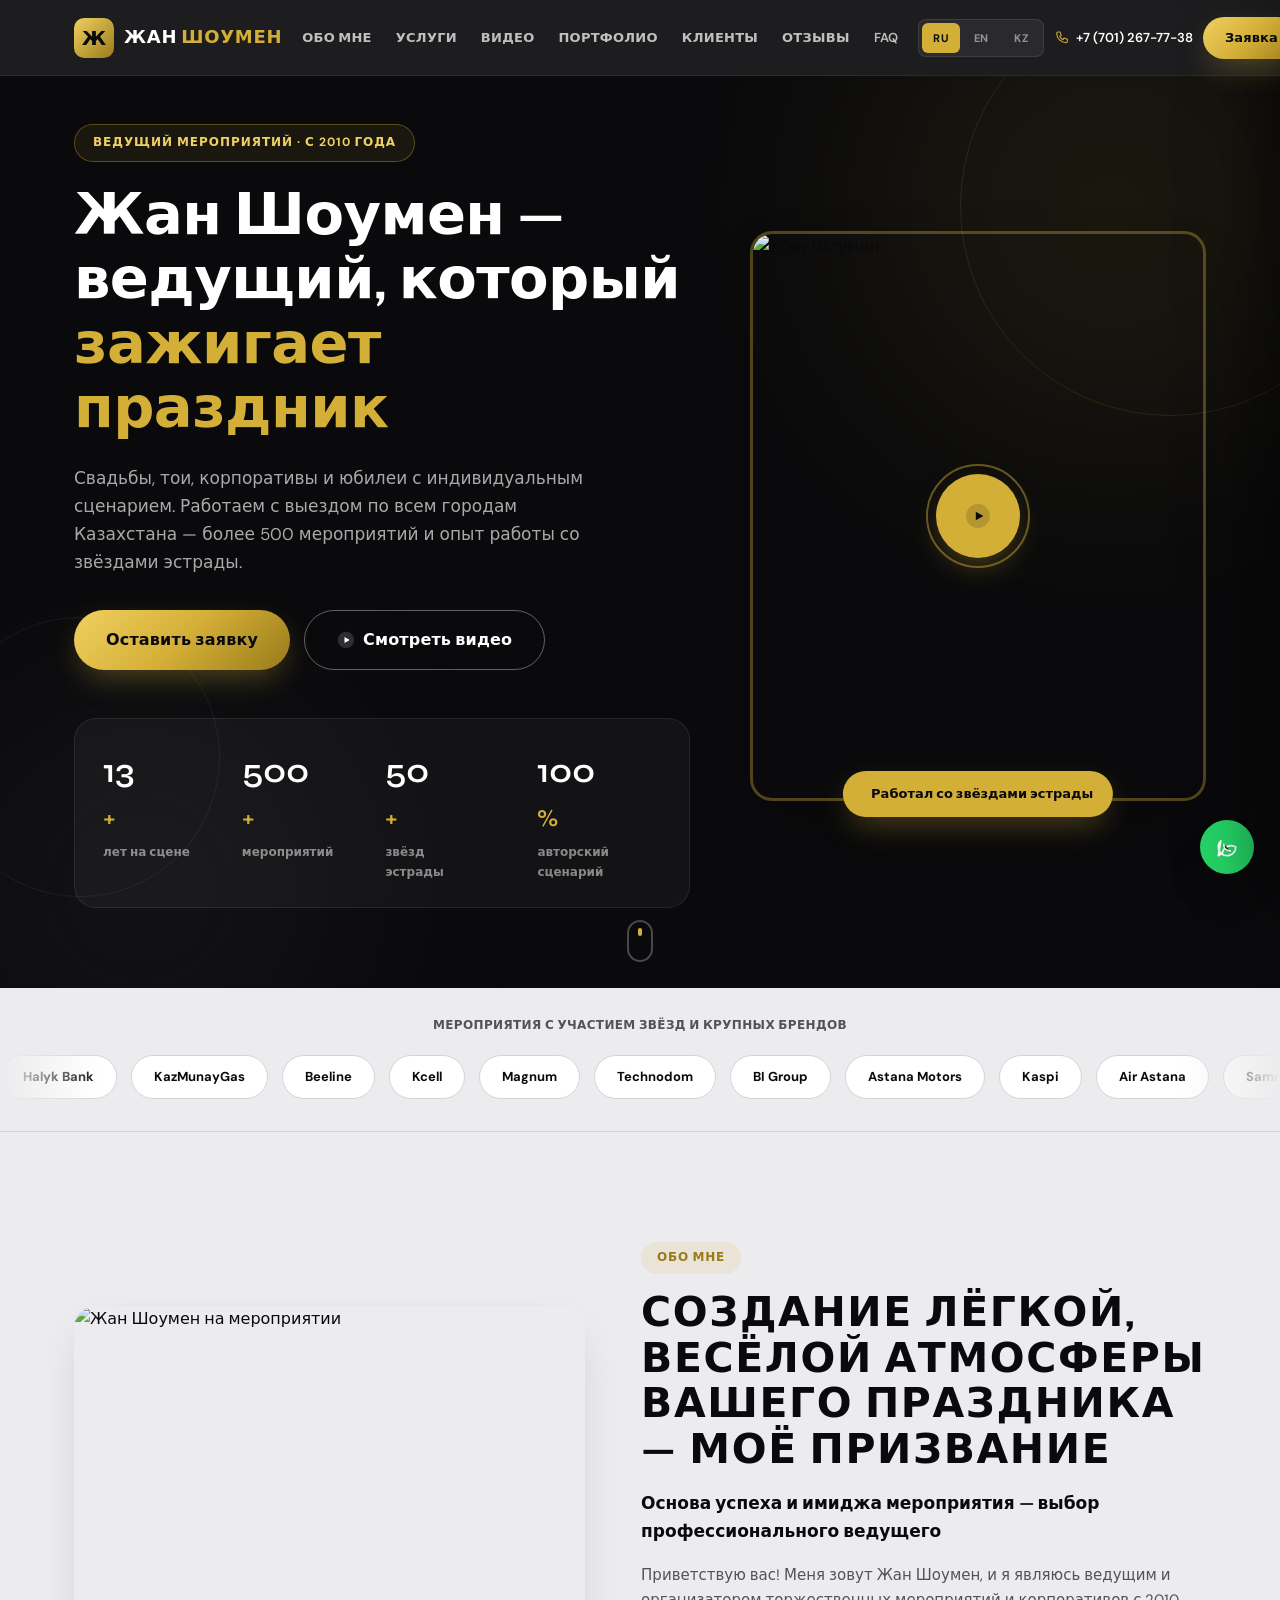
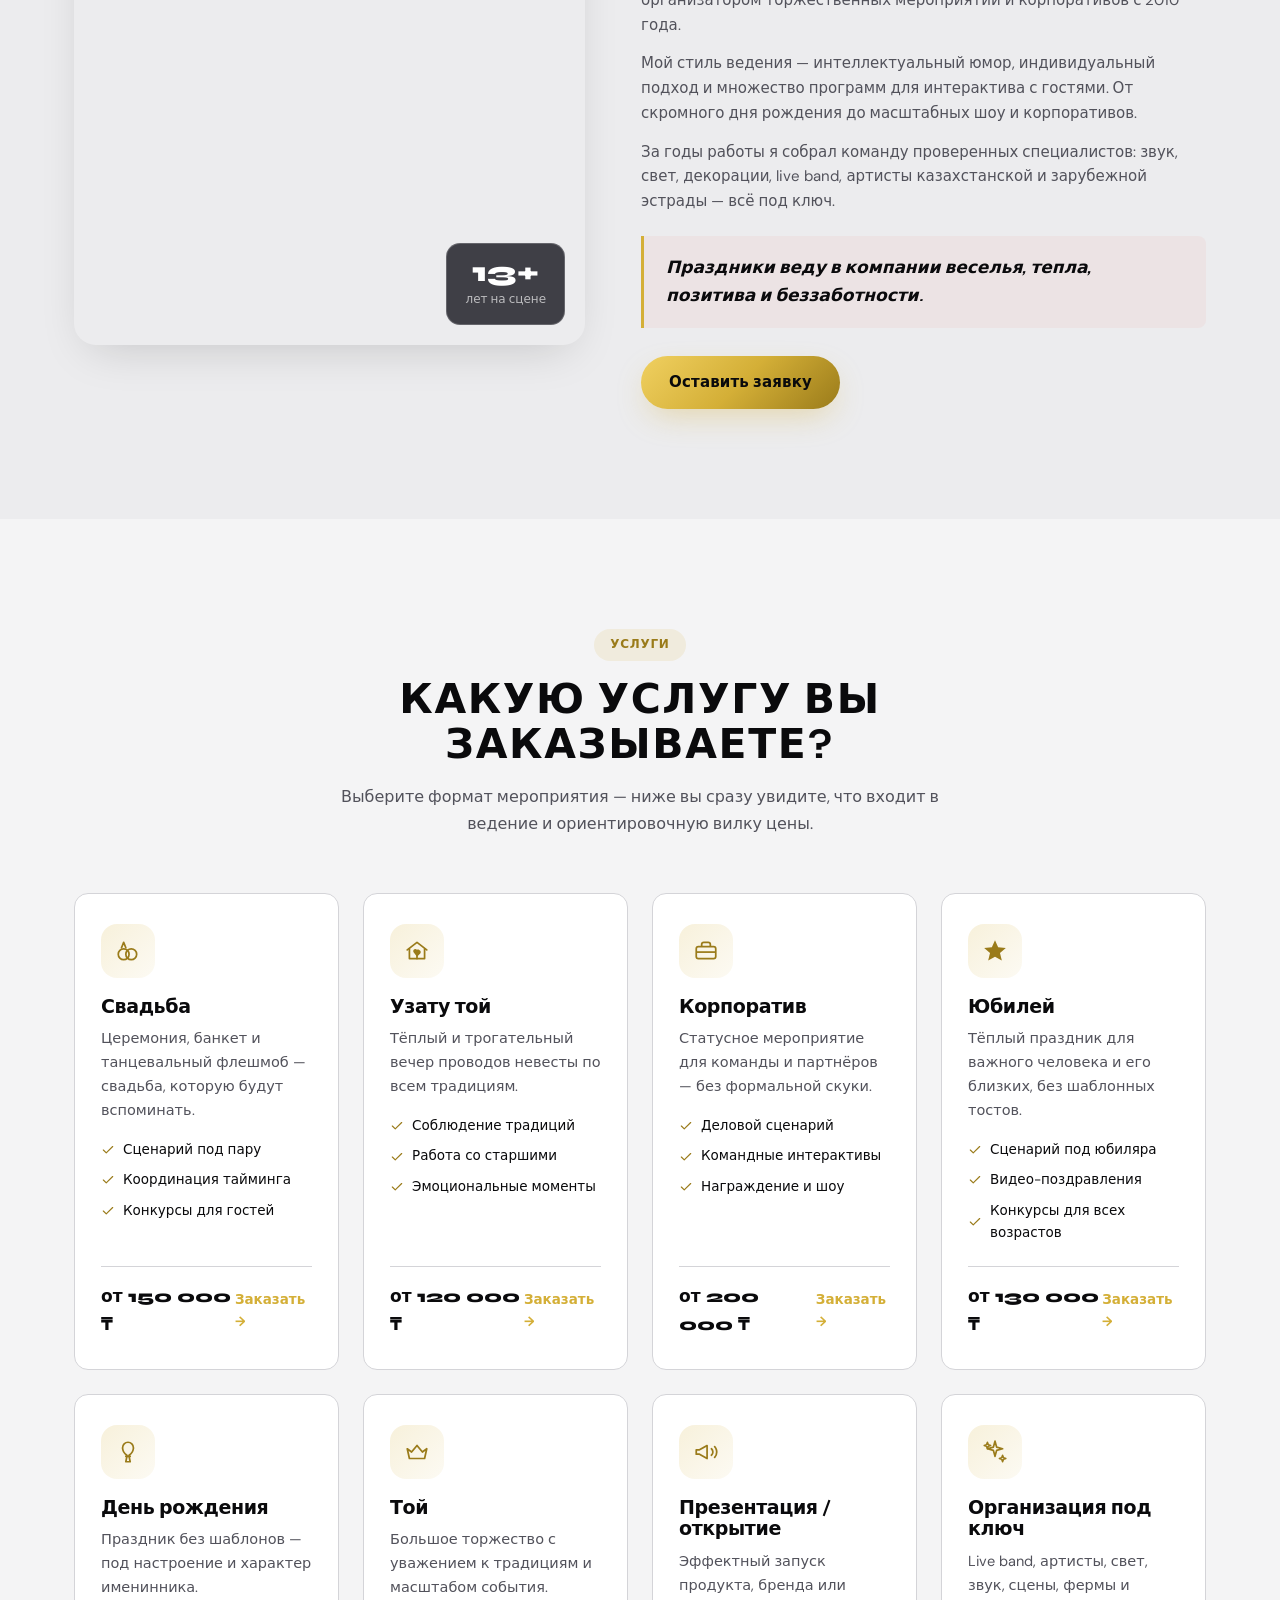
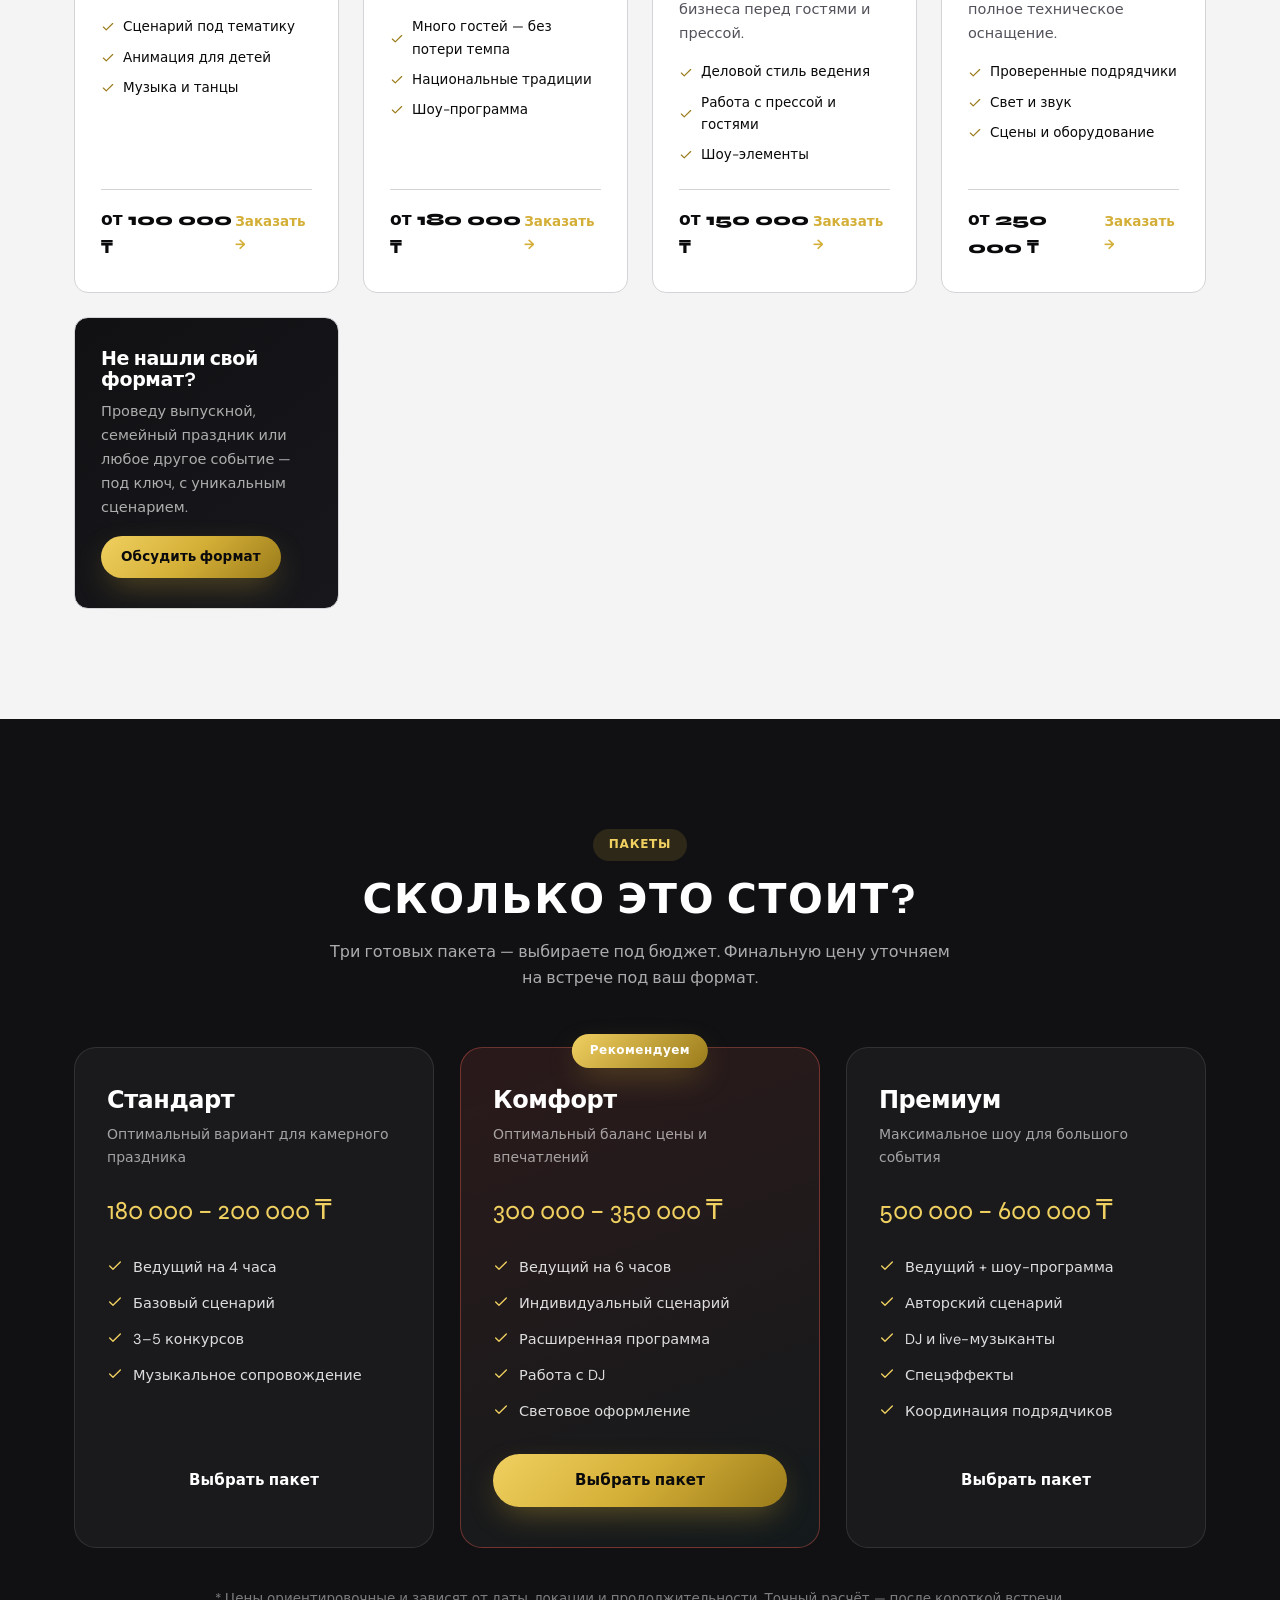
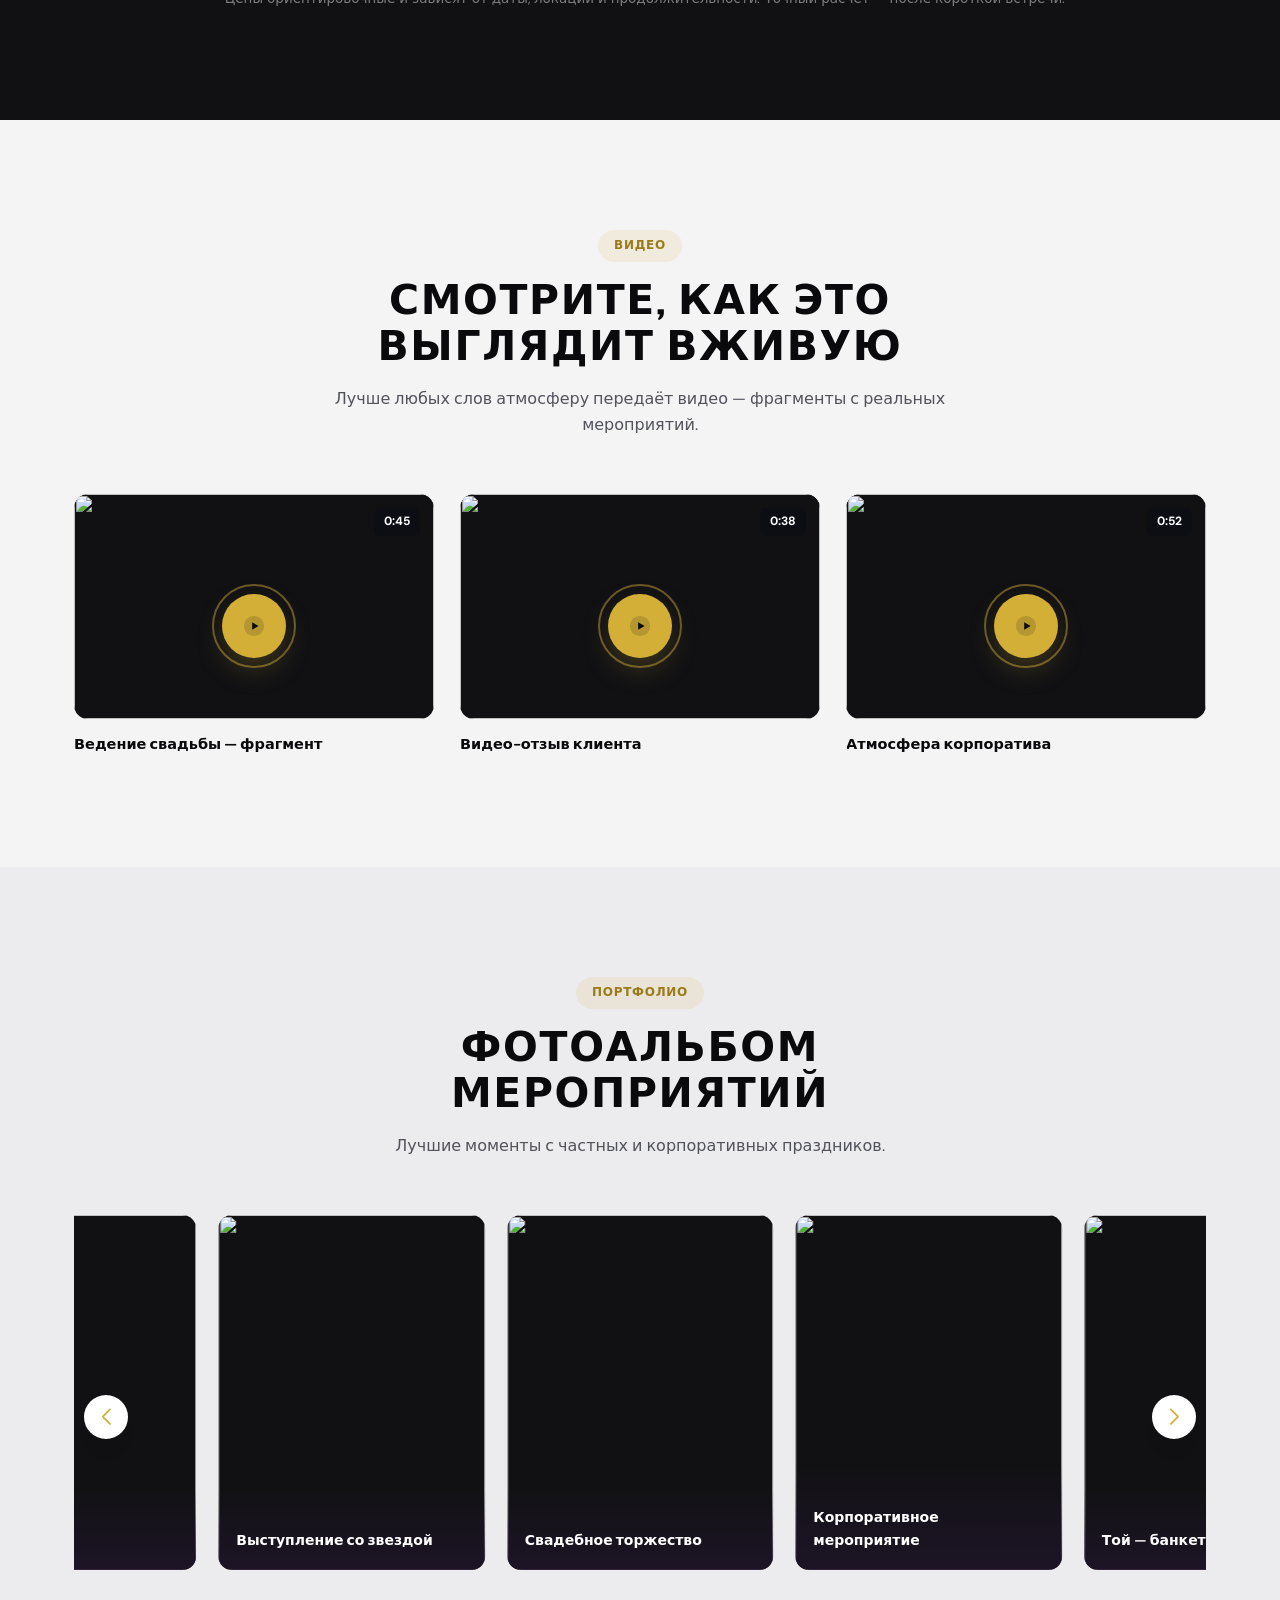
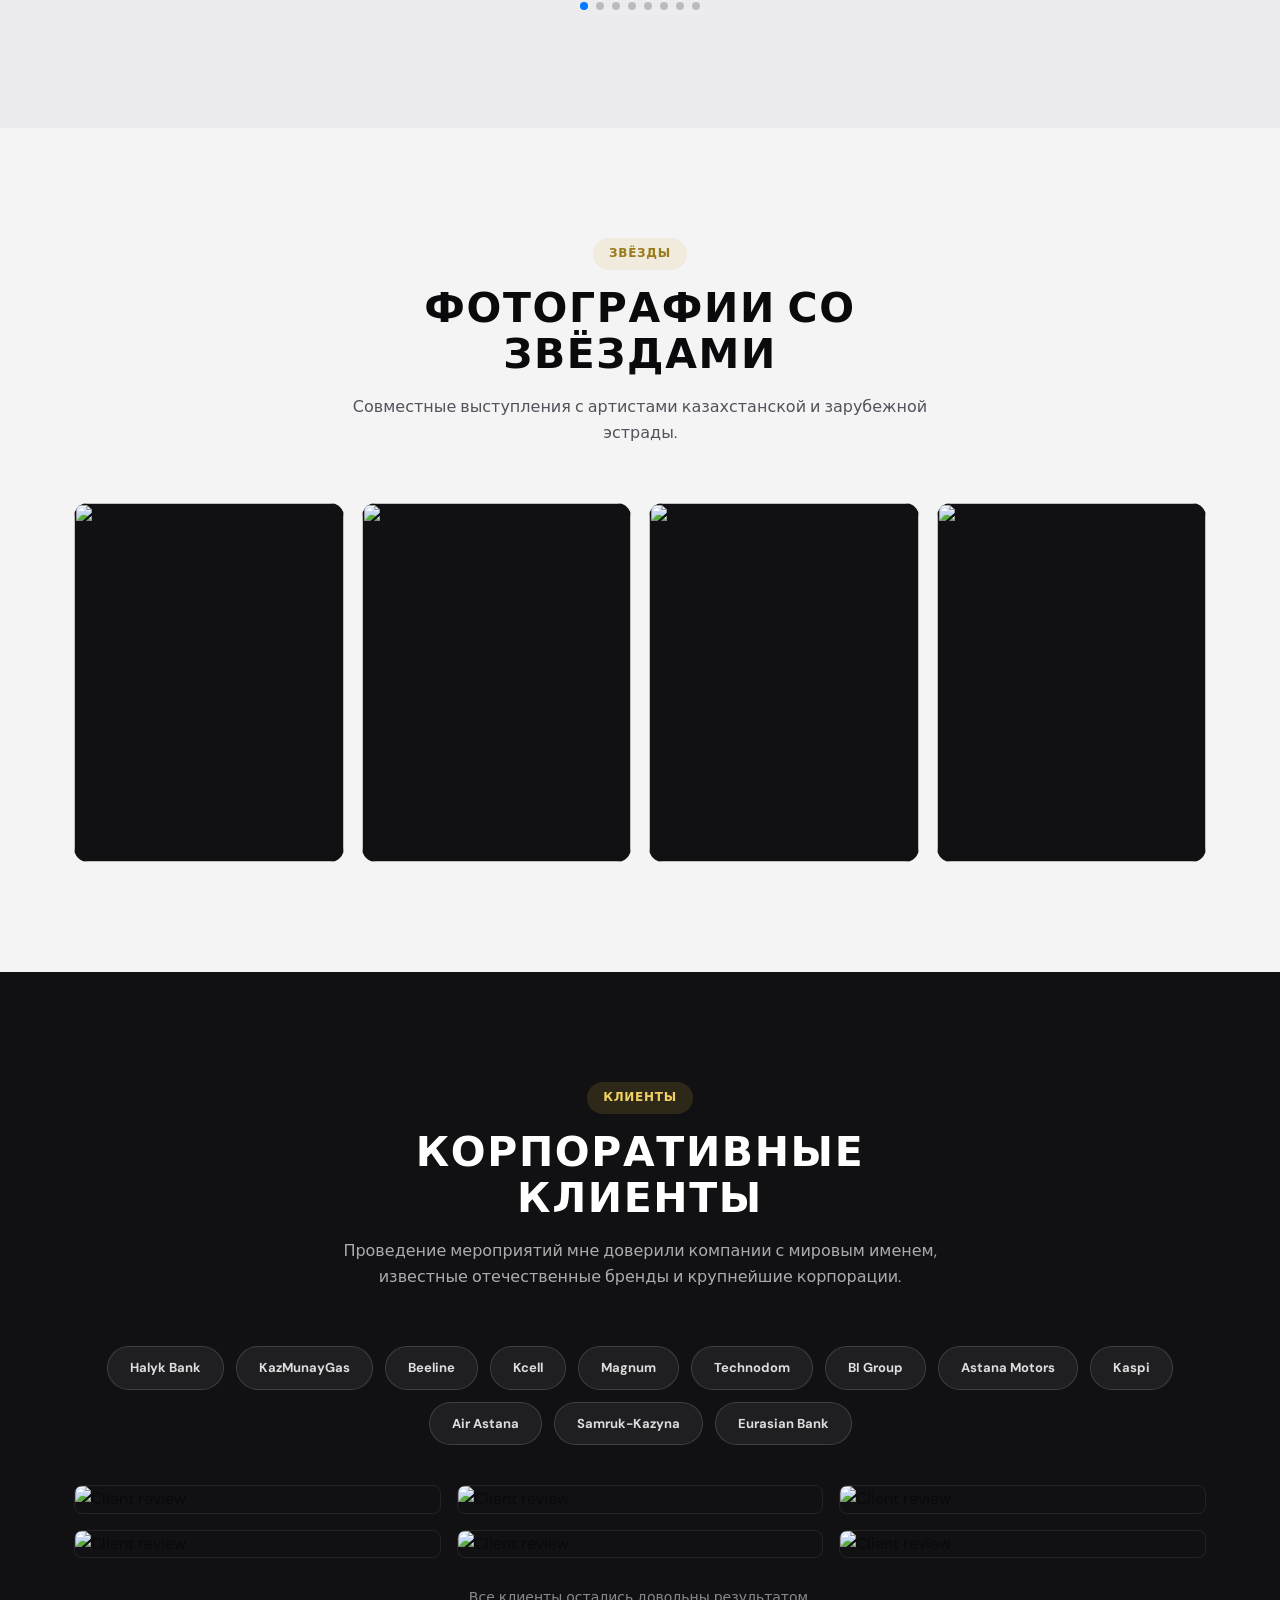
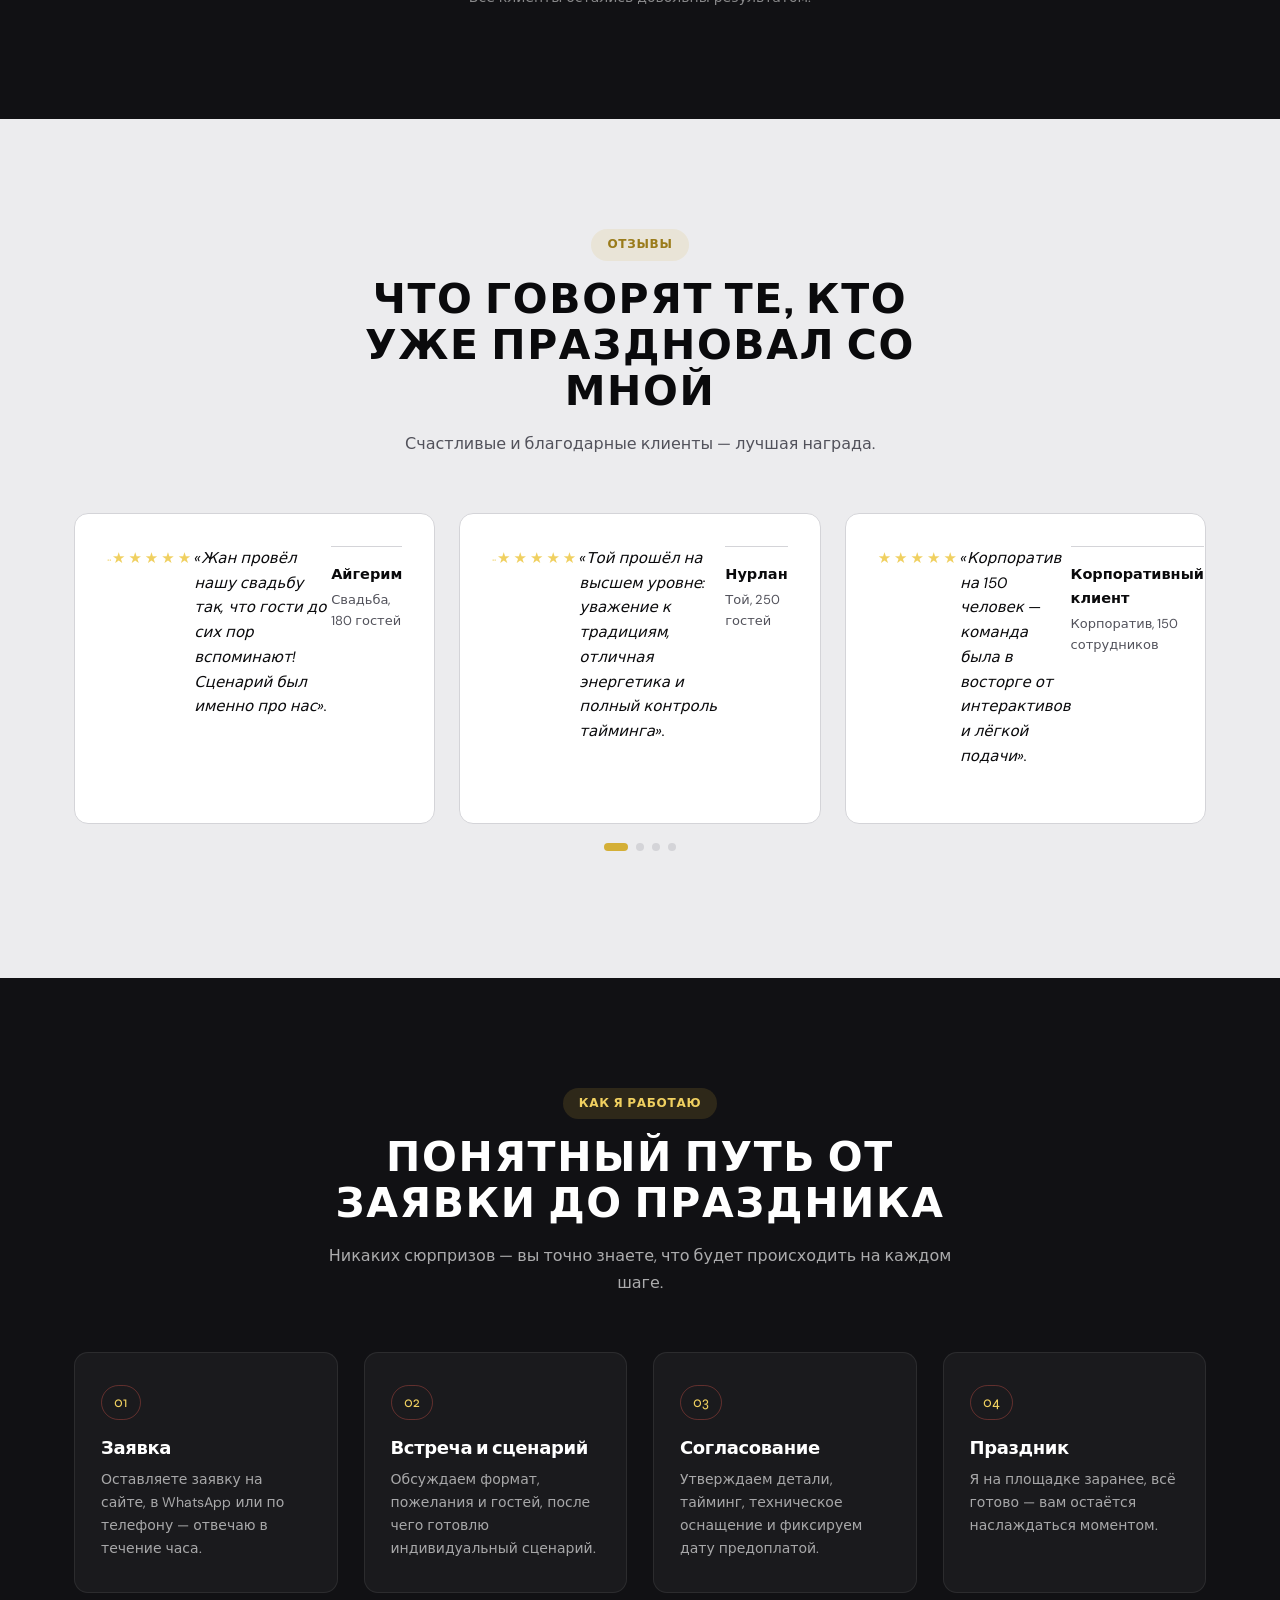
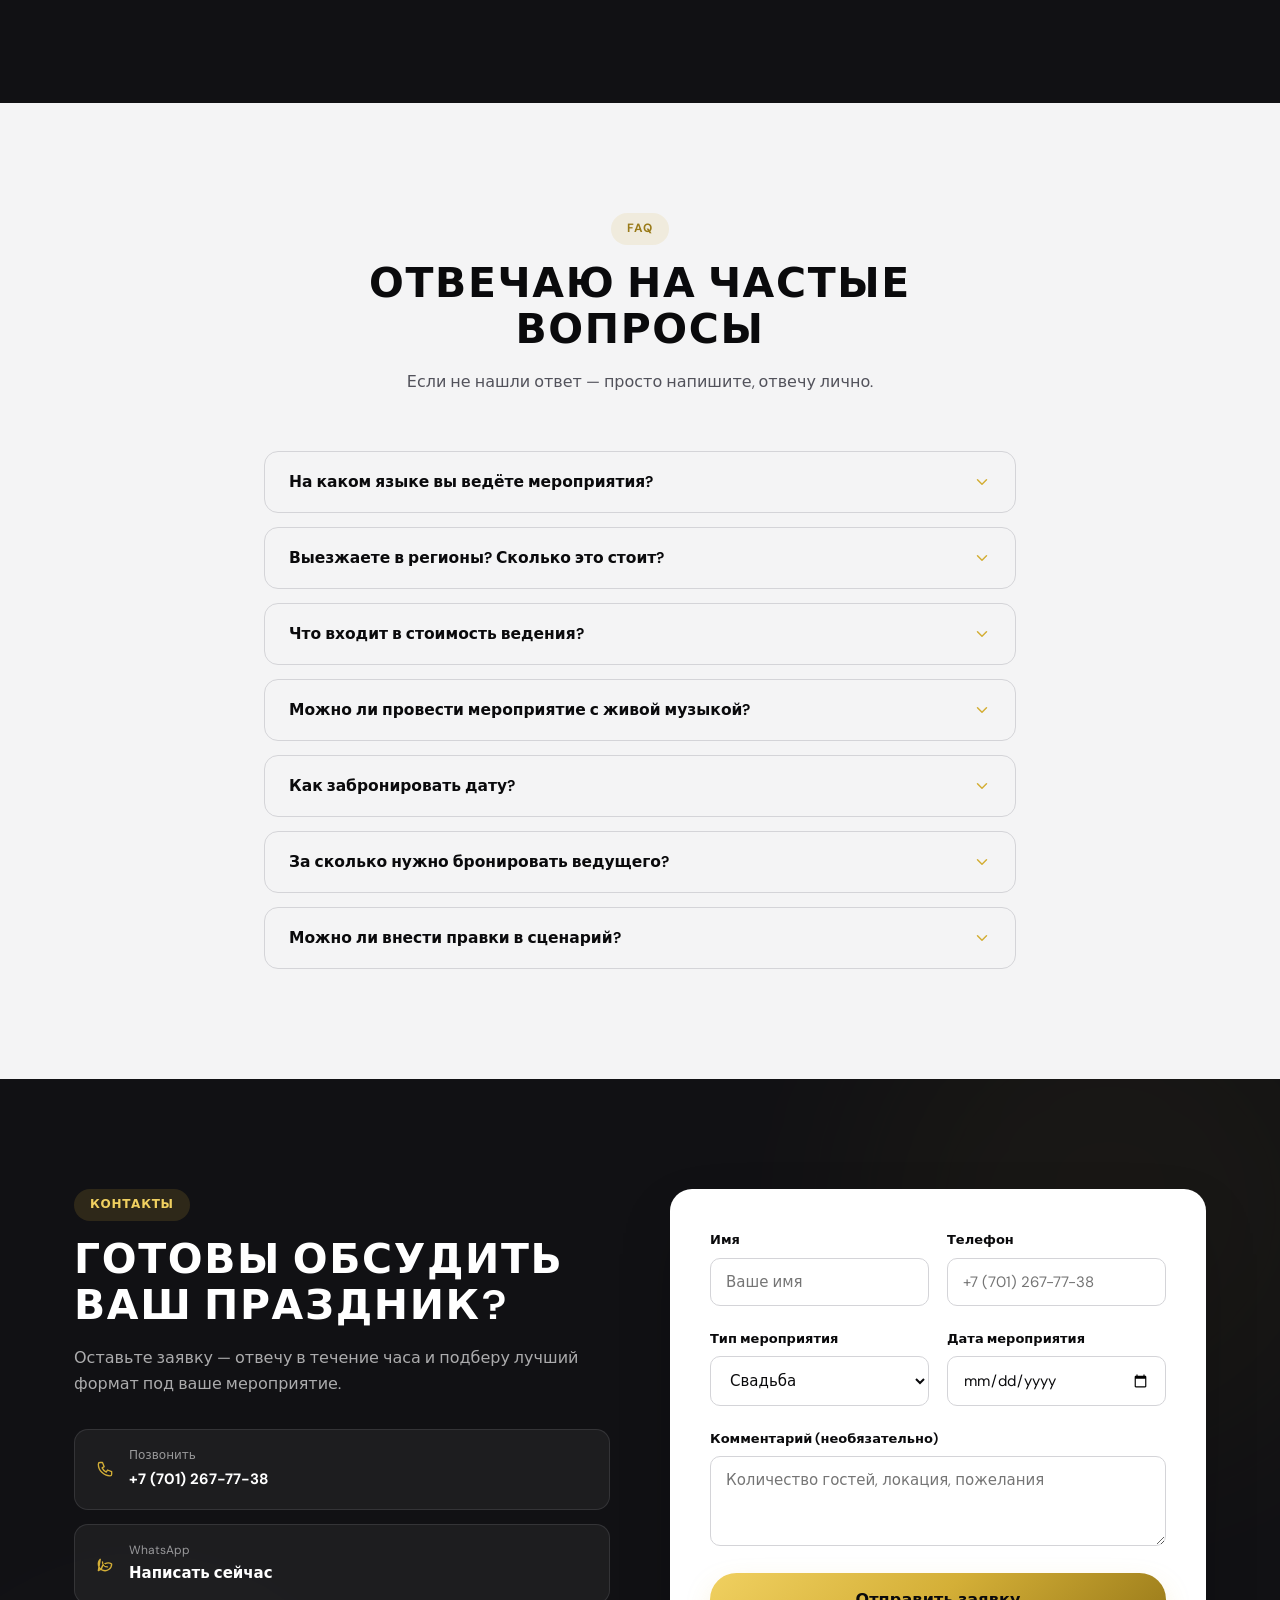
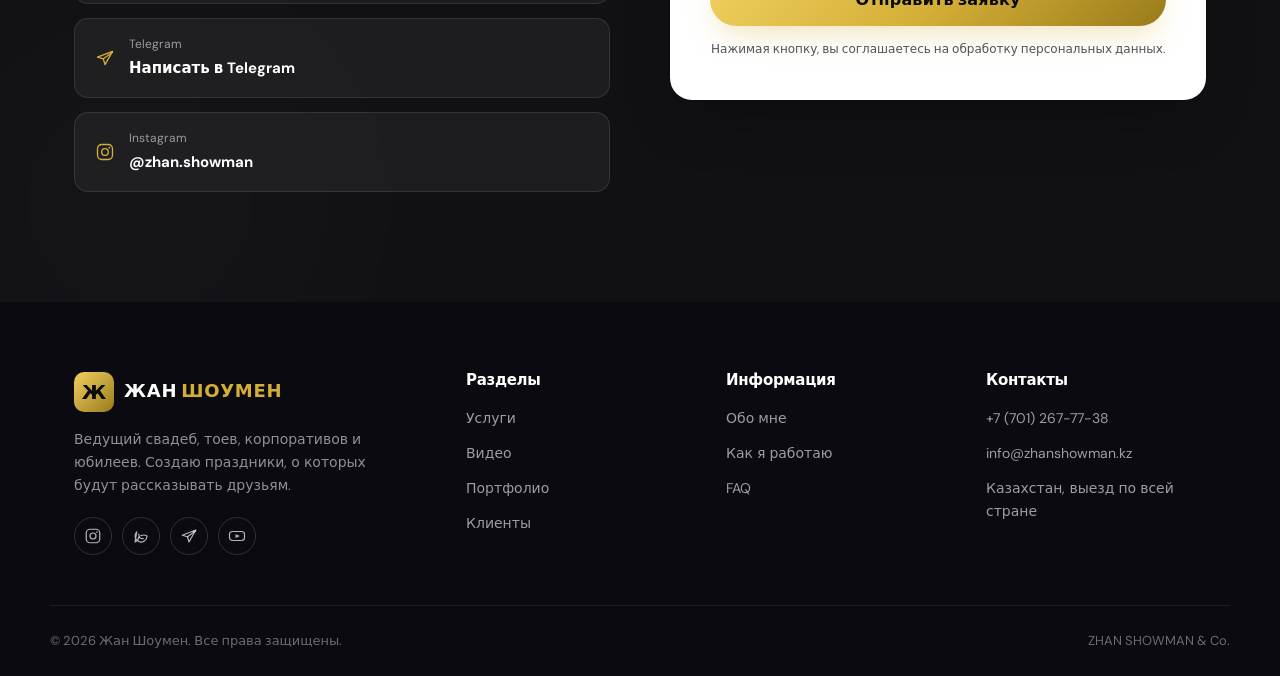
==== commit ccb8cdd1: "Improve load speed and scroll visibility for Vercel deploy. Remove AOS so sections stay visible whil" ====
--- a/index.html
+++ b/index.html
@@ -8,11 +8,11 @@
 <meta name="theme-color" content="#0a0a0c">
 <link rel="preconnect" href="https://fonts.googleapis.com">
 <link rel="preconnect" href="https://fonts.gstatic.com" crossorigin>
-<link href="https://fonts.googleapis.com/css2?family=Inter:wght@400;500;600;700;800&family=Oswald:wght@500;600;700&display=swap" rel="stylesheet">
+<link href="https://fonts.googleapis.com/css2?family=DM+Sans:ital,opsz,wght@0,9..40,400;0,9..40,500;0,9..40,600;0,9..40,700;1,9..40,400&family=Syne:wght@500;600;700;800&display=swap" rel="stylesheet">
 <link rel="stylesheet" href="https://cdn.jsdelivr.net/npm/swiper@11/swiper-bundle.min.css">
 <link rel="stylesheet" href="https://cdn.jsdelivr.net/npm/glightbox/dist/css/glightbox.min.css">
-<link rel="stylesheet" href="https://cdn.jsdelivr.net/npm/aos@2.3.4/dist/aos.css">
 <link rel="stylesheet" href="css/style.css">
+<link rel="preload" as="image" href="https://zhan-showman.kz/wp-content/uploads/2022/06/img_8ed94dee196f-10-e1655944985186.jpeg">
 </head>
 <body>
 
@@ -111,7 +111,7 @@
   </div>
 
   <div class="container hero__inner">
-    <div class="hero__content" data-aos="fade-right" data-aos-duration="900">
+    <div class="hero__content">
       <span class="eyebrow" data-i18n="hero.eyebrow">Ведущий мероприятий · с 2010 года</span>
       <h1 class="hero__title">
         <span data-i18n="hero.title1">Жан Шоумен —</span><br>
@@ -148,7 +148,7 @@
       </div>
     </div>
 
-    <div class="hero__media" data-aos="fade-left" data-aos-duration="900" data-aos-delay="150">
+    <div class="hero__media">
       <div class="hero__media-frame">
         <img src="https://zhan-showman.kz/wp-content/uploads/2022/06/img_8ed94dee196f-10-e1655944985186.jpeg" alt="Жан Шоумен" class="hero__img" loading="eager" width="600" height="750">
         <button class="play-btn play-btn--lg" data-video-title="Приветственное видео Жана Шоумена">
@@ -439,7 +439,7 @@
       <p class="section__desc" data-i18n="portfolio.desc">Лучшие моменты с праздников.</p>
     </div>
 
-    <div class="swiper portfolio-swiper" data-aos="fade-up">
+    <div class="swiper portfolio-swiper">
       <div class="swiper-wrapper">
         <figure class="swiper-slide portfolio-item">
           <a href="https://zhan-showman.kz/wp-content/uploads/2022/06/img_8ed94dee196f-10-e1655944985186.jpeg" class="glightbox" data-gallery="portfolio">
@@ -547,7 +547,7 @@
       <p class="section__desc" data-i18n="reviews.desc">Счастливые и благодарные клиенты.</p>
     </div>
 
-    <div class="swiper reviews-swiper" data-aos="fade-up">
+    <div class="swiper reviews-swiper">
       <div class="swiper-wrapper">
       <article class="swiper-slide review-card">
         <svg class="review-card__quote" width="28" height="28"><use href="#icon-quote"/></svg>
@@ -828,10 +828,9 @@
   </div>
 </div>
 
-<script src="https://cdn.jsdelivr.net/npm/swiper@11/swiper-bundle.min.js"></script>
-<script src="https://cdn.jsdelivr.net/npm/glightbox/dist/js/glightbox.min.js"></script>
-<script src="https://cdn.jsdelivr.net/npm/aos@2.3.4/dist/aos.js"></script>
-<script src="js/i18n.js"></script>
-<script src="js/script.js"></script>
+<script src="https://cdn.jsdelivr.net/npm/swiper@11/swiper-bundle.min.js" defer></script>
+<script src="https://cdn.jsdelivr.net/npm/glightbox/dist/js/glightbox.min.js" defer></script>
+<script src="js/i18n.js" defer></script>
+<script src="js/script.js" defer></script>
 </body>
 </html>
--- a/css/style.css
+++ b/css/style.css
@@ -31,8 +31,8 @@
   --shadow-soft: 0 16px 48px -16px rgba(0, 0, 0, 0.18);
   --shadow-strong: 0 24px 64px -20px rgba(0, 0, 0, 0.35);
   --shadow-accent: 0 12px 32px -8px rgba(212, 175, 55, 0.4);
-  --ff-head: "Oswald", "Arial Narrow", sans-serif;
-  --ff-body: "Inter", -apple-system, BlinkMacSystemFont, sans-serif;
+  --ff-head: "Syne", system-ui, sans-serif;
+  --ff-body: "DM Sans", system-ui, sans-serif;
   --container: 1180px;
   --transition: 0.3s cubic-bezier(0.4, 0, 0.2, 1);
 }
@@ -58,14 +58,27 @@
     transition-duration: 0.01ms !important;
     scroll-behavior: auto !important;
   }
-  .reveal { opacity: 1; transform: none; }
+  .reveal { opacity: 1 !important; transform: none !important; }
 }
 img, svg { display: block; max-width: 100%; }
 a { text-decoration: none; color: inherit; }
 ul { list-style: none; }
 button { font-family: inherit; cursor: pointer; border: none; background: none; }
 input, textarea, select { font-family: inherit; font-size: 15px; }
-h1, h2, h3, h4 { font-family: var(--ff-head); line-height: 1.15; font-weight: 600; text-transform: uppercase; letter-spacing: 0.02em; }
+h1, h2, h3, h4 { font-family: var(--ff-head); line-height: 1.12; font-weight: 700; letter-spacing: -0.02em; }
+.section__title, .nav__link, .eyebrow, .section__tag, .logo__text { text-transform: uppercase; letter-spacing: 0.04em; }
+.hero__title { text-transform: none; letter-spacing: -0.03em; font-weight: 800; }
+
+/* Scroll reveal — content always visible */
+.reveal {
+  opacity: 1;
+  transform: translateY(0);
+  transition: transform 0.4s cubic-bezier(0.22, 1, 0.36, 1);
+}
+@media (prefers-reduced-motion: no-preference) {
+  .reveal:not(.is-visible) { transform: translateY(12px); }
+}
+.reveal.is-visible { transform: translateY(0); }
 
 .container { max-width: var(--container); margin: 0 auto; padding: 0 24px; }
 .container--narrow { max-width: 800px; }
@@ -90,9 +103,6 @@
 }
 
 .preloader.is-hidden { opacity: 0; visibility: hidden; pointer-events: none; }
-
-/* reveal kept for fallback; AOS handles animations */
-.reveal { opacity: 1; transform: none; }
 
 /* ============ BUTTONS ============ */
 .btn {
@@ -474,8 +484,10 @@
 .review-card__event { font-size: 13px; color: var(--muted); margin-top: 2px; }
 
 /* ============ PORTFOLIO SWIPER ============ */
-.portfolio-swiper { padding-bottom: 48px; position: relative; }
-.portfolio-item { position: relative; border-radius: var(--radius-md); overflow: hidden; background: var(--bg-dark); aspect-ratio: 3/4; margin: 0; }
+.portfolio-swiper { padding-bottom: 48px; position: relative; overflow: hidden; min-height: 320px; }
+.portfolio-swiper .swiper-wrapper { align-items: stretch; min-height: 280px; }
+.portfolio-swiper .swiper-slide { height: auto; display: flex; }
+.portfolio-item { position: relative; border-radius: var(--radius-md); overflow: hidden; background: var(--bg-dark); aspect-ratio: 3/4; margin: 0; width: 100%; min-height: 280px; }
 .portfolio-item a { display: block; width: 100%; height: 100%; position: relative; color: inherit; }
 .portfolio-item img { width: 100%; height: 100%; object-fit: cover; transition: transform 0.6s ease; }
 .portfolio-item:hover img { transform: scale(1.05); }
@@ -492,7 +504,9 @@
 .portfolio-swiper__prev::after, .portfolio-swiper__next::after { font-size: 16px !important; font-weight: 800; }
 
 /* ============ REVIEWS SWIPER ============ */
-.reviews-swiper { padding-bottom: 44px; }
+.reviews-swiper { padding-bottom: 44px; overflow: hidden; min-height: 220px; }
+.reviews-swiper .swiper-slide { height: auto; display: flex; }
+.reviews-swiper .review-card { width: 100%; min-height: 100%; }
 .reviews-swiper__pagination .swiper-pagination-bullet { background: var(--border); opacity: 1; }
 .reviews-swiper__pagination .swiper-pagination-bullet-active { background: var(--accent); width: 24px; border-radius: 4px; }
 
